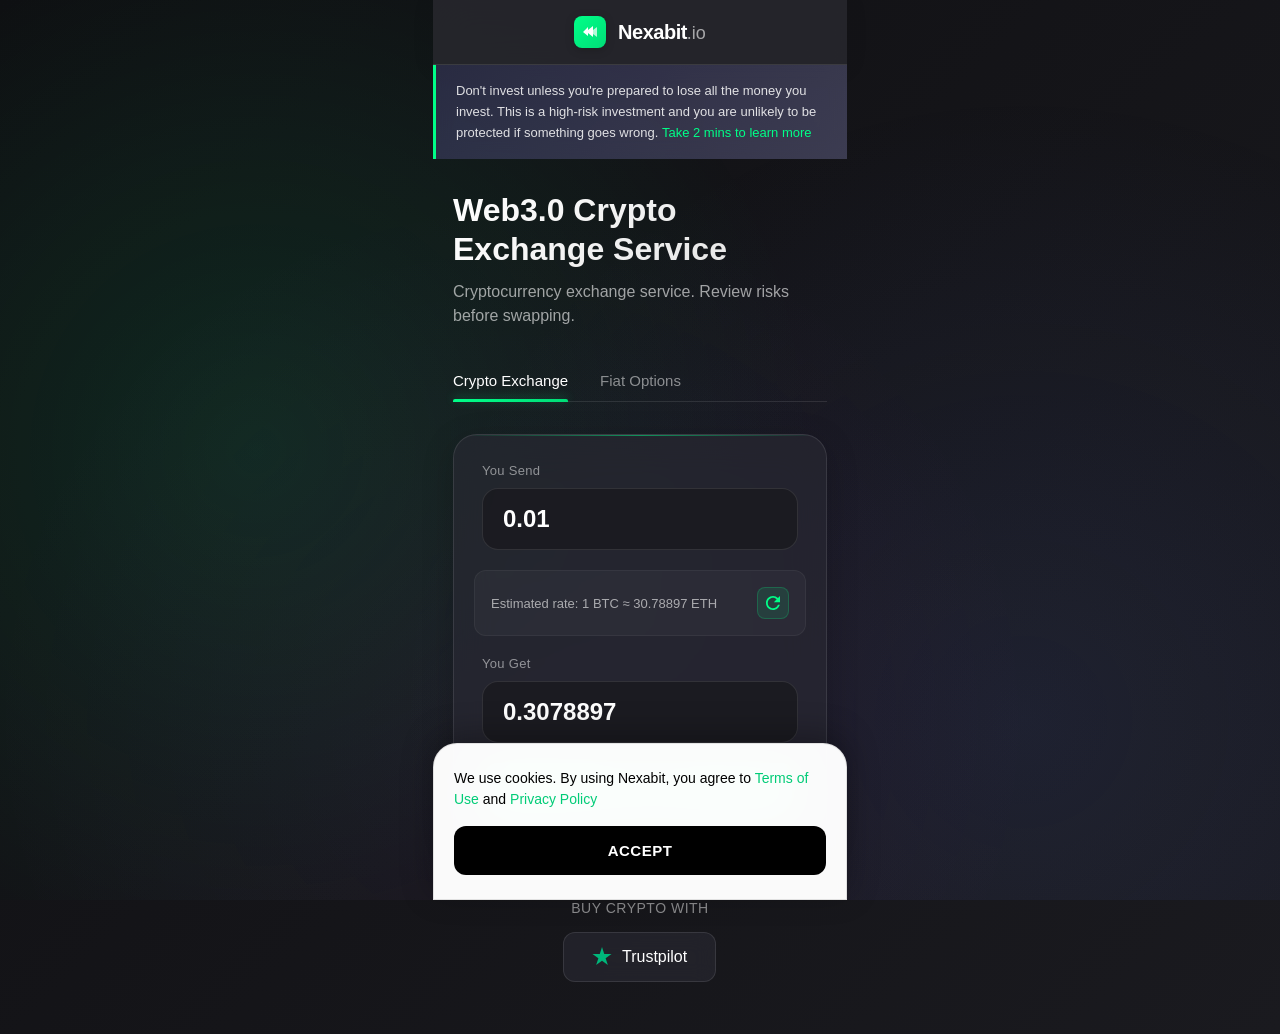
==== index.html @ a429d367 "Update crypto icons and dropdown styling for improved visual and scrolling experience Co-authored-by" ====
<!DOCTYPE html>
<html lang="en">
<head>
    <meta charset="UTF-8">
    <meta name="viewport" content="width=device-width, initial-scale=1.0">
    <title>Nexabit - Web3.0 Crypto Exchange Service</title>
    <link rel="stylesheet" href="styles.css">
</head>
<body>
    <!-- Header -->
    <header class="header">
        <div class="logo-container">
            <svg class="logo" width="32" height="32" viewBox="0 0 32 32" fill="none" xmlns="http://www.w3.org/2000/svg">
                <rect width="32" height="32" rx="8" fill="url(#logo-gradient)"/>
                <path d="M9 16L14 11V14L19 10V21L14 17V20L9 16Z" fill="white"/>
                <path d="M23 11V21L19 18V14L23 11Z" fill="white" opacity="0.7"/>
                <defs>
                    <linearGradient id="logo-gradient" x1="0" y1="0" x2="32" y2="32" gradientUnits="userSpaceOnUse">
                        <stop stop-color="#00FF88"/>
                        <stop offset="1" stop-color="#00DD77"/>
                    </linearGradient>
                </defs>
            </svg>
            <div class="brand">
                <span class="brand-name">Nexabit</span>
                <span class="brand-domain">.io</span>
            </div>
        </div>
    </header>

    <!-- Risk Warning -->
    <div class="warning-banner">
        <p>Don't invest unless you're prepared to lose all the money you invest. This is a high-risk investment and you are unlikely to be protected if something goes wrong. <a href="#" class="learn-more">Take 2 mins to learn more</a></p>
    </div>

    <!-- Main Content -->
    <main class="main-content">
        <h1 class="main-title">Web3.0 Crypto Exchange Service</h1>
        <p class="subtitle">Cryptocurrency exchange service. Review risks before swapping.</p>

        <!-- Tab Navigation -->
        <div class="tabs">
            <button class="tab active">Crypto Exchange</button>
            <button class="tab">Fiat Options</button>
        </div>

        <!-- Exchange Form -->
        <div class="exchange-form">
            <!-- You Send -->
            <div class="input-group">
                <label>You Send</label>
                <div class="input-wrapper">
                    <input type="number" value="0.01" step="0.001" class="amount-input">
                    <div class="currency-selector" data-type="send">
                        <svg class="crypto-icon btc-icon" viewBox="0 0 32 32" xmlns="http://www.w3.org/2000/svg">
                            <circle cx="16" cy="16" r="16" fill="#f7931a"/>
                            <path fill="white" d="M21.2 14.3c.3-1.9-1.2-3-3.2-3.7l.7-2.6-1.6-.4-.6 2.6c-.4-.1-.9-.2-1.3-.3l.6-2.6-1.6-.4-.7 2.7c-.4-.1-.7-.2-1-.2l-2.2-.6-.4 1.7s1.2.3 1.2.3c.6.2.8.6.7.9l-.7 3c.1 0 .1 0 .2.1l-1.1 4.2c-.1.2-.3.5-.7.4l-1.2-.3-.8 1.8 2.1.5c.4.1.8.2 1.1.3l-.7 2.7 1.6.4.7-2.6c.4.1.9.2 1.3.3l-.7 2.6 1.6.4.7-2.7c2.7.5 4.8.3 5.6-2.2.7-2-.1-3.1-1.5-3.9 1.1-.2 1.8-.9 2-2.3zm-3.6 5.1c-.5 2-3.8.9-4.9.6l.9-3.5c1.1.3 4.5.8 4 2.9zm.5-5.1c-.4 1.8-3.2.9-4.1.7l.8-3.2c.9.2 3.8.6 3.3 2.5z"/>
                        </svg>
                        <span class="currency-code">BTC</span>
                        <span class="dropdown-arrow">▼</span>
                    </div>
                    <!-- Currency Dropdown Menu -->
                    <div class="currency-dropdown" id="send-dropdown">
                        <div class="currency-option" data-currency="BTC">
                            <svg class="crypto-icon" viewBox="0 0 32 32" xmlns="http://www.w3.org/2000/svg"><circle cx="16" cy="16" r="16" fill="#f7931a"/><path fill="white" d="M21.2 14.3c.3-1.9-1.2-3-3.2-3.7l.7-2.6-1.6-.4-.6 2.6c-.4-.1-.9-.2-1.3-.3l.6-2.6-1.6-.4-.7 2.7c-.4-.1-.7-.2-1-.2l-2.2-.6-.4 1.7s1.2.3 1.2.3c.6.2.8.6.7.9l-.7 3c.1 0 .1 0 .2.1l-1.1 4.2c-.1.2-.3.5-.7.4l-1.2-.3-.8 1.8 2.1.5c.4.1.8.2 1.1.3l-.7 2.7 1.6.4.7-2.6c.4.1.9.2 1.3.3l-.7 2.6 1.6.4.7-2.7c2.7.5 4.8.3 5.6-2.2.7-2-.1-3.1-1.5-3.9 1.1-.2 1.8-.9 2-2.3zm-3.6 5.1c-.5 2-3.8.9-4.9.6l.9-3.5c1.1.3 4.5.8 4 2.9zm.5-5.1c-.4 1.8-3.2.9-4.1.7l.8-3.2c.9.2 3.8.6 3.3 2.5z"/></svg>
                            <span>BTC</span>
                        </div>
                        <div class="currency-option" data-currency="ETH">
                            <svg class="crypto-icon" viewBox="0 0 32 32" xmlns="http://www.w3.org/2000/svg"><circle cx="16" cy="16" r="16" fill="#627EEA"/><path fill="white" d="M16 4v8.9l7.5 3.3L16 4z"/><path fill="white" opacity="0.6" d="M16 4l-7.5 12.2L16 12.9V4z"/><path fill="white" d="M16 21.97v6.03l7.5-10.38L16 21.97z"/><path fill="white" opacity="0.6" d="M16 28v-6.03l-7.5-4.35L16 28z"/><path fill="white" opacity="0.2" d="M16 20.57l7.5-4.35L16 12.87v7.7z"/><path fill="white" opacity="0.6" d="M8.5 16.22L16 20.57v-7.7l-7.5 3.35z"/></svg>
                            <span>ETH</span>
                        </div>
                        <div class="currency-option" data-currency="USDT">
                            <svg class="crypto-icon" viewBox="0 0 32 32" xmlns="http://www.w3.org/2000/svg"><circle cx="16" cy="16" r="16" fill="#26A17B"/><path fill="white" d="M17.9 17.4v-.002c0-.11-.08-.2-.21-.22-1.3-.13-2.61-.13-3.92 0-.13.02-.21.11-.21.22v.002c0 .11.08.2.21.22 1.3.13 2.61.13 3.92 0 .13-.02.21-.11.21-.22m5.84-4.44v4.53c0 .37-.03.74-.09 1.1l-3.88-.82v3.96c0 .27-.22.49-.49.49H12.7c-.27 0-.49-.22-.49-.49v-3.96l-3.88.82c-.06-.36-.09-.73-.09-1.1v-4.53c0-4.36 3.13-8 7.27-8.78v5.42H11.3v2.9h9.4v-2.9h-4.21V8.22c4.14.78 7.27 4.42 7.27 8.78"/></svg>
                            <span>USDT</span>
                        </div>
                        <div class="currency-option" data-currency="USDC">
                            <svg class="crypto-icon" viewBox="0 0 32 32" xmlns="http://www.w3.org/2000/svg"><circle cx="16" cy="16" r="16" fill="#2775CA"/><path fill="white" d="M12.3 16.25c0 2.07 1.46 3.43 3.7 3.43s3.7-1.36 3.7-3.43-1.46-3.43-3.7-3.43-3.7 1.36-3.7 3.43zm5.54 0c0 1.1-.69 1.82-1.84 1.82s-1.84-.73-1.84-1.82.69-1.82 1.84-1.82 1.84.73 1.84 1.82zm4.03 1.13c0-.38-.21-.58-.7-.58h-.3v1.84h.3c.49 0 .7-.2.7-.58v-.68zm1.49.56c0 .9-.54 1.51-1.73 1.51h-1.92v-4.58h1.03v1.52h.89c1.2 0 1.73.61 1.73 1.51v.04zm-7.26 0c0-.38-.21-.58-.7-.58h-.3v1.84h.3c.49 0 .7-.2.7-.58v-.68zm1.49.56c0 .9-.54 1.51-1.73 1.51h-1.92v-4.58h1.03v1.52h.89c1.2 0 1.73.61 1.73 1.51v.04zm4.84-3.83c0 .45-.29.78-.74.78s-.74-.33-.74-.78.29-.78.74-.78.74.33.74.78zM8.28 18.31c0-.45.29-.78.74-.78s.74.33.74.78-.29.78-.74.78-.74-.33-.74-.78z"/></svg>
                            <span>USDC</span>
                        </div>
                        <div class="currency-option" data-currency="SOL">
                            <svg class="crypto-icon" viewBox="0 0 32 32" xmlns="http://www.w3.org/2000/svg"><circle cx="16" cy="16" r="16" fill="#14F195"/><path d="M9.82 21.32a.5.5 0 01.36-.15h11.64c.34 0 .51.41.27.66l-2.36 2.36a.5.5 0 01-.36.15H7.73c-.34 0-.51-.41-.27-.66l2.36-2.36zm0-9.65a.5.5 0 01.36-.15h11.64c.34 0 .51.41.27.66l-2.36 2.36a.5.5 0 01-.36.15H7.73c-.34 0-.51-.41-.27-.66l2.36-2.36zm12.36 5.43a.5.5 0 01-.36.15H10.18c-.34 0-.51-.41-.27-.66l2.36-2.36a.5.5 0 01.36-.15h11.64c.34 0 .51.41.27.66l-2.36 2.36z" fill="#2D2D2D"/></svg>
                            <span>SOL</span>
                        </div>
                        <div class="currency-option" data-currency="BNB">
                            <svg class="crypto-icon" viewBox="0 0 32 32" xmlns="http://www.w3.org/2000/svg"><circle cx="16" cy="16" r="16" fill="#F3BA2F"/><path fill="white" d="M16 10l4 4 2.3-2.3L16 5.4l-6.3 6.3L12 14l4-4zm-6.3 4l-2.3 2.3 2.3 2.3 2.3-2.3-2.3-2.3zM16 22l-4-4-2.3 2.3L16 26.6l6.3-6.3L20 18l-4 4zm6.3-8l2.3-2.3-2.3-2.3-2.3 2.3 2.3 2.3z"/><path fill="white" d="M18 16l-2-2-2 2 2 2 2-2z"/></svg>
                            <span>BNB</span>
                        </div>
                    </div>
                </div>
            </div>

            <!-- Exchange Rate -->
            <div class="exchange-rate">
                <span>Estimated rate: 1 BTC ≈ 30.78897 ETH</span>
                <button class="refresh-btn">
                    <svg width="16" height="16" viewBox="0 0 16 16" fill="none" xmlns="http://www.w3.org/2000/svg">
                        <path d="M13.65 2.35C12.2 0.9 10.21 0 8 0C3.58 0 0 3.58 0 8C0 12.42 3.58 16 8 16C11.73 16 14.84 13.45 15.73 10H13.65C12.83 12.33 10.61 14 8 14C4.69 14 2 11.31 2 8C2 4.69 4.69 2 8 2C9.66 2 11.14 2.69 12.22 3.78L9 7H16V0L13.65 2.35Z" fill="#00ff88"/>
                    </svg>
                </button>
            </div>

            <!-- You Get -->
            <div class="input-group">
                <label>You Get</label>
                <div class="input-wrapper">
                    <input type="number" value="0.3078897" readonly class="amount-input">
                    <div class="currency-selector" data-type="receive">
                        <svg class="lock-icon" width="14" height="16" viewBox="0 0 14 16" fill="none" xmlns="http://www.w3.org/2000/svg">
                            <path d="M12 6H11V4C11 1.79086 9.20914 0 7 0C4.79086 0 3 1.79086 3 4V6H2C0.89543 6 0 6.89543 0 8V14C0 15.1046 0.89543 16 2 16H12C13.1046 16 14 15.1046 14 14V8C14 6.89543 13.1046 6 12 6ZM5 4C5 2.89543 5.89543 2 7 2C8.10457 2 9 2.89543 9 4V6H5V4Z" fill="#888888"/>
                        </svg>
                        <svg class="crypto-icon eth-icon" viewBox="0 0 32 32" xmlns="http://www.w3.org/2000/svg">
                            <circle cx="16" cy="16" r="16" fill="#627EEA"/>
                            <path fill="white" d="M16 4v8.9l7.5 3.3L16 4z"/>
                            <path fill="white" opacity="0.6" d="M16 4l-7.5 12.2L16 12.9V4z"/>
                            <path fill="white" d="M16 21.97v6.03l7.5-10.38L16 21.97z"/>
                            <path fill="white" opacity="0.6" d="M16 28v-6.03l-7.5-4.35L16 28z"/>
                            <path fill="white" opacity="0.2" d="M16 20.57l7.5-4.35L16 12.87v7.7z"/>
                            <path fill="white" opacity="0.6" d="M8.5 16.22L16 20.57v-7.7l-7.5 3.35z"/>
                        </svg>
                        <span class="currency-code">ETH</span>
                        <span class="dropdown-arrow">▼</span>
                    </div>
                    <!-- Currency Dropdown Menu -->
                    <div class="currency-dropdown" id="receive-dropdown">
                        <div class="currency-option" data-currency="BTC">
                            <svg class="crypto-icon" viewBox="0 0 32 32" xmlns="http://www.w3.org/2000/svg"><circle cx="16" cy="16" r="16" fill="#f7931a"/><path fill="white" d="M21.2 14.3c.3-1.9-1.2-3-3.2-3.7l.7-2.6-1.6-.4-.6 2.6c-.4-.1-.9-.2-1.3-.3l.6-2.6-1.6-.4-.7 2.7c-.4-.1-.7-.2-1-.2l-2.2-.6-.4 1.7s1.2.3 1.2.3c.6.2.8.6.7.9l-.7 3c.1 0 .1 0 .2.1l-1.1 4.2c-.1.2-.3.5-.7.4l-1.2-.3-.8 1.8 2.1.5c.4.1.8.2 1.1.3l-.7 2.7 1.6.4.7-2.6c.4.1.9.2 1.3.3l-.7 2.6 1.6.4.7-2.7c2.7.5 4.8.3 5.6-2.2.7-2-.1-3.1-1.5-3.9 1.1-.2 1.8-.9 2-2.3zm-3.6 5.1c-.5 2-3.8.9-4.9.6l.9-3.5c1.1.3 4.5.8 4 2.9zm.5-5.1c-.4 1.8-3.2.9-4.1.7l.8-3.2c.9.2 3.8.6 3.3 2.5z"/></svg>
                            <span>BTC</span>
                        </div>
                        <div class="currency-option" data-currency="ETH">
                            <svg class="crypto-icon" viewBox="0 0 32 32" xmlns="http://www.w3.org/2000/svg"><circle cx="16" cy="16" r="16" fill="#627EEA"/><path fill="white" d="M16 4v8.9l7.5 3.3L16 4z"/><path fill="white" opacity="0.6" d="M16 4l-7.5 12.2L16 12.9V4z"/><path fill="white" d="M16 21.97v6.03l7.5-10.38L16 21.97z"/><path fill="white" opacity="0.6" d="M16 28v-6.03l-7.5-4.35L16 28z"/><path fill="white" opacity="0.2" d="M16 20.57l7.5-4.35L16 12.87v7.7z"/><path fill="white" opacity="0.6" d="M8.5 16.22L16 20.57v-7.7l-7.5 3.35z"/></svg>
                            <span>ETH</span>
                        </div>
                        <div class="currency-option" data-currency="USDT">
                            <svg class="crypto-icon" viewBox="0 0 32 32" xmlns="http://www.w3.org/2000/svg"><circle cx="16" cy="16" r="16" fill="#26A17B"/><path fill="white" d="M17.9 17.4v-.002c0-.11-.08-.2-.21-.22-1.3-.13-2.61-.13-3.92 0-.13.02-.21.11-.21.22v.002c0 .11.08.2.21.22 1.3.13 2.61.13 3.92 0 .13-.02.21-.11.21-.22m5.84-4.44v4.53c0 .37-.03.74-.09 1.1l-3.88-.82v3.96c0 .27-.22.49-.49.49H12.7c-.27 0-.49-.22-.49-.49v-3.96l-3.88.82c-.06-.36-.09-.73-.09-1.1v-4.53c0-4.36 3.13-8 7.27-8.78v5.42H11.3v2.9h9.4v-2.9h-4.21V8.22c4.14.78 7.27 4.42 7.27 8.78"/></svg>
                            <span>USDT</span>
                        </div>
                        <div class="currency-option" data-currency="USDC">
                            <svg class="crypto-icon" viewBox="0 0 32 32" xmlns="http://www.w3.org/2000/svg"><circle cx="16" cy="16" r="16" fill="#2775CA"/><path fill="white" d="M12.3 16.25c0 2.07 1.46 3.43 3.7 3.43s3.7-1.36 3.7-3.43-1.46-3.43-3.7-3.43-3.7 1.36-3.7 3.43zm5.54 0c0 1.1-.69 1.82-1.84 1.82s-1.84-.73-1.84-1.82.69-1.82 1.84-1.82 1.84.73 1.84 1.82zm4.03 1.13c0-.38-.21-.58-.7-.58h-.3v1.84h.3c.49 0 .7-.2.7-.58v-.68zm1.49.56c0 .9-.54 1.51-1.73 1.51h-1.92v-4.58h1.03v1.52h.89c1.2 0 1.73.61 1.73 1.51v.04zm-7.26 0c0-.38-.21-.58-.7-.58h-.3v1.84h.3c.49 0 .7-.2.7-.58v-.68zm1.49.56c0 .9-.54 1.51-1.73 1.51h-1.92v-4.58h1.03v1.52h.89c1.2 0 1.73.61 1.73 1.51v.04zm4.84-3.83c0 .45-.29.78-.74.78s-.74-.33-.74-.78.29-.78.74-.78.74.33.74.78zM8.28 18.31c0-.45.29-.78.74-.78s.74.33.74.78-.29.78-.74.78-.74-.33-.74-.78z"/></svg>
                            <span>USDC</span>
                        </div>
                        <div class="currency-option" data-currency="SOL">
                            <svg class="crypto-icon" viewBox="0 0 32 32" xmlns="http://www.w3.org/2000/svg"><circle cx="16" cy="16" r="16" fill="#14F195"/><path d="M9.82 21.32a.5.5 0 01.36-.15h11.64c.34 0 .51.41.27.66l-2.36 2.36a.5.5 0 01-.36.15H7.73c-.34 0-.51-.41-.27-.66l2.36-2.36zm0-9.65a.5.5 0 01.36-.15h11.64c.34 0 .51.41.27.66l-2.36 2.36a.5.5 0 01-.36.15H7.73c-.34 0-.51-.41-.27-.66l2.36-2.36zm12.36 5.43a.5.5 0 01-.36.15H10.18c-.34 0-.51-.41-.27-.66l2.36-2.36a.5.5 0 01.36-.15h11.64c.34 0 .51.41.27.66l-2.36 2.36z" fill="#2D2D2D"/></svg>
                            <span>SOL</span>
                        </div>
                        <div class="currency-option" data-currency="BNB">
                            <svg class="crypto-icon" viewBox="0 0 32 32" xmlns="http://www.w3.org/2000/svg"><circle cx="16" cy="16" r="16" fill="#F3BA2F"/><path fill="white" d="M16 10l4 4 2.3-2.3L16 5.4l-6.3 6.3L12 14l4-4zm-6.3 4l-2.3 2.3 2.3 2.3 2.3-2.3-2.3-2.3zM16 22l-4-4-2.3 2.3L16 26.6l6.3-6.3L20 18l-4 4zm6.3-8l2.3-2.3-2.3-2.3-2.3 2.3 2.3 2.3z"/><path fill="white" d="M18 16l-2-2-2 2 2 2 2-2z"/></svg>
                            <span>BNB</span>
                        </div>
                    </div>
                </div>
            </div>

            <!-- Explore Button -->
            <button class="explore-btn">Explore</button>
        </div>

        <!-- Buy Crypto Section -->
        <div class="buy-crypto">
            <h3>Buy crypto with</h3>
            <div class="trustpilot">
                <svg class="trustpilot-logo" width="20" height="20" viewBox="0 0 20 20" fill="none" xmlns="http://www.w3.org/2000/svg">
                    <path d="M10 0L12.2451 6.90983H19.5106L13.6327 11.1803L15.8779 18.0902L10 13.8197L4.12215 18.0902L6.36729 11.1803L0.489435 6.90983H7.75486L10 0Z" fill="#00B67A"/>
                </svg>
                <span>Trustpilot</span>
            </div>
        </div>
    </main>

    <!-- Cookie Notice -->
    <div class="cookie-notice">
        <p>We use cookies. By using Nexabit, you agree to <a href="#" class="terms-link">Terms of Use</a> and <a href="#" class="privacy-link">Privacy Policy</a></p>
        <button class="accept-btn">Accept</button>
    </div>

    <script src="script.js"></script>
</body>
</html>
---- styles.css ----
* {
    margin: 0;
    padding: 0;
    box-sizing: border-box;
}

body {
    font-family: -apple-system, BlinkMacSystemFont, 'Segoe UI', Roboto, Arial, sans-serif;
    background: linear-gradient(135deg, #0f0f12 0%, #1a1a1f 100%);
    color: #ffffff;
    min-height: 100vh;
    display: flex;
    flex-direction: column;
    max-width: 414px;
    margin: 0 auto;
    position: relative;
    overflow-x: hidden;
}

/* Add subtle background pattern */
body::before {
    content: '';
    position: fixed;
    top: 0;
    left: 0;
    width: 100%;
    height: 100%;
    background-image: 
        radial-gradient(circle at 20% 50%, rgba(0, 255, 136, 0.1) 0%, transparent 50%),
        radial-gradient(circle at 80% 80%, rgba(98, 126, 234, 0.1) 0%, transparent 50%),
        radial-gradient(circle at 40% 80%, rgba(220, 31, 255, 0.05) 0%, transparent 50%);
    pointer-events: none;
    z-index: 0;
}

body > * {
    position: relative;
    z-index: 1;
}

/* Header */
.header {
    background: rgba(42, 42, 48, 0.8);
    backdrop-filter: blur(20px);
    padding: 16px 0;
    text-align: center;
    border-bottom: 1px solid rgba(255, 255, 255, 0.1);
    box-shadow: 0 2px 20px rgba(0, 0, 0, 0.1);
}

.logo-container {
    display: flex;
    align-items: center;
    justify-content: center;
    gap: 12px;
}

.logo {
    width: 32px;
    height: 32px;
    filter: drop-shadow(0 2px 4px rgba(0, 0, 0, 0.2));
}

.brand {
    display: flex;
    align-items: baseline;
    font-size: 20px;
    font-weight: 700;
}

.brand-name {
    color: #ffffff;
    letter-spacing: -0.5px;
}

.brand-domain {
    color: rgba(255, 255, 255, 0.6);
    font-weight: 400;
    font-size: 18px;
}

/* Warning Banner */
.warning-banner {
    background: linear-gradient(135deg, rgba(58, 58, 96, 0.6) 0%, rgba(88, 88, 120, 0.6) 100%);
    backdrop-filter: blur(10px);
    padding: 16px 20px;
    font-size: 13px;
    line-height: 1.6;
    border-left: 3px solid #00ff88;
    margin: 0;
}

.warning-banner p {
    color: rgba(255, 255, 255, 0.85);
    margin: 0;
}

.learn-more {
    color: #00ff88;
    text-decoration: none;
    font-weight: 500;
    transition: opacity 0.2s;
}

.learn-more:hover {
    opacity: 0.8;
}

/* Main Content */
.main-content {
    flex: 1;
    padding: 32px 20px;
}

.main-title {
    font-size: 32px;
    font-weight: 700;
    margin-bottom: 12px;
    line-height: 1.2;
    background: linear-gradient(135deg, #ffffff 0%, #e0e0e0 100%);
    -webkit-background-clip: text;
    -webkit-text-fill-color: transparent;
    background-clip: text;
}

.subtitle {
    font-size: 16px;
    color: rgba(255, 255, 255, 0.6);
    margin-bottom: 32px;
    font-weight: 400;
    line-height: 1.5;
}

/* Tabs */
.tabs {
    display: flex;
    gap: 32px;
    margin-bottom: 32px;
    border-bottom: 1px solid rgba(255, 255, 255, 0.1);
}

.tab {
    background: none;
    border: none;
    color: rgba(255, 255, 255, 0.5);
    font-size: 15px;
    font-weight: 500;
    padding: 12px 0;
    cursor: pointer;
    position: relative;
    transition: all 0.3s cubic-bezier(0.4, 0, 0.2, 1);
}

.tab:hover {
    color: rgba(255, 255, 255, 0.8);
}

.tab.active {
    color: #ffffff;
}

.tab.active::after {
    content: '';
    position: absolute;
    bottom: -1px;
    left: 0;
    right: 0;
    height: 3px;
    background: linear-gradient(90deg, #00ff88 0%, #00dd77 100%);
    border-radius: 2px 2px 0 0;
    box-shadow: 0 -2px 10px rgba(0, 255, 136, 0.3);
}

/* Exchange Form */
.exchange-form {
    background: rgba(42, 42, 53, 0.6);
    backdrop-filter: blur(20px);
    border: 1px solid rgba(255, 255, 255, 0.1);
    border-radius: 24px;
    padding: 28px;
    margin-bottom: 32px;
    box-shadow: 0 8px 32px rgba(0, 0, 0, 0.2);
    position: relative;
    overflow: hidden;
}

/* Add subtle gradient overlay */
.exchange-form::before {
    content: '';
    position: absolute;
    top: 0;
    left: 0;
    right: 0;
    height: 1px;
    background: linear-gradient(90deg, transparent 0%, rgba(0, 255, 136, 0.5) 50%, transparent 100%);
}

.input-group {
    margin-bottom: 20px;
}

.input-group label {
    display: block;
    font-size: 13px;
    color: rgba(255, 255, 255, 0.5);
    margin-bottom: 10px;
    font-weight: 500;
    letter-spacing: 0.3px;
}

.input-wrapper {
    display: flex;
    background: rgba(26, 26, 31, 0.8);
    border: 1px solid rgba(255, 255, 255, 0.1);
    border-radius: 16px;
    padding: 4px;
    align-items: center;
    position: relative;
    transition: all 0.3s cubic-bezier(0.4, 0, 0.2, 1);
}

.input-wrapper:hover {
    border-color: rgba(255, 255, 255, 0.2);
    box-shadow: 0 4px 20px rgba(0, 0, 0, 0.1);
}

.input-wrapper:focus-within {
    border-color: #00ff88;
    box-shadow: 0 0 0 3px rgba(0, 255, 136, 0.1);
}

.amount-input {
    flex: 1;
    background: none;
    border: none;
    color: #ffffff;
    font-size: 24px;
    font-weight: 600;
    padding: 12px 16px;
    outline: none;
}

.amount-input::placeholder {
    color: rgba(255, 255, 255, 0.3);
}

.currency-selector {
    display: flex;
    align-items: center;
    gap: 10px;
    background: rgba(58, 58, 69, 0.8);
    padding: 12px 16px;
    border-radius: 12px;
    cursor: pointer;
    transition: all 0.3s cubic-bezier(0.4, 0, 0.2, 1);
    border: 1px solid transparent;
}

.currency-selector:hover {
    background: rgba(74, 74, 85, 0.9);
    border-color: rgba(255, 255, 255, 0.1);
    transform: translateY(-1px);
    box-shadow: 0 4px 12px rgba(0, 0, 0, 0.2);
}

.crypto-icon {
    width: 24px;
    height: 24px;
}

.lock-icon {
    width: 14px;
    height: 16px;
    margin-right: 4px;
}

.dropdown-arrow {
    color: rgba(255, 255, 255, 0.5);
    font-size: 12px;
    transition: transform 0.3s;
}

.currency-selector:hover .dropdown-arrow {
    transform: translateY(2px);
}

/* Currency Dropdown */
.currency-dropdown {
    position: absolute;
    top: calc(100% + 8px);
    right: 0;
    background: rgba(42, 42, 53, 0.95);
    backdrop-filter: blur(20px);
    border: 1px solid rgba(255, 255, 255, 0.1);
    border-radius: 16px;
    box-shadow: 0 8px 32px rgba(0, 0, 0, 0.4);
    z-index: 1000;
    display: none;
    min-width: 200px;
    max-height: 300px;
    overflow-y: auto;
    overflow-x: hidden;
    animation: dropdownSlide 0.3s cubic-bezier(0.4, 0, 0.2, 1);
}

@keyframes dropdownSlide {
    from {
        opacity: 0;
        transform: translateY(-10px);
    }
    to {
        opacity: 1;
        transform: translateY(0);
    }
}

.currency-dropdown.active {
    display: block;
}

.currency-option {
    display: flex;
    align-items: center;
    gap: 12px;
    padding: 14px 20px;
    cursor: pointer;
    transition: all 0.2s cubic-bezier(0.4, 0, 0.2, 1);
    border-bottom: 1px solid rgba(255, 255, 255, 0.05);
}

.currency-option:last-child {
    border-bottom: none;
}

.currency-option:hover {
    background: rgba(0, 255, 136, 0.1);
    padding-left: 24px;
}

.currency-option .crypto-icon {
    width: 24px;
    height: 24px;
}

.currency-option span {
    color: #ffffff;
    font-size: 16px;
    font-weight: 500;
}

/* Exchange Rate */
.exchange-rate {
    display: flex;
    align-items: center;
    justify-content: space-between;
    padding: 16px;
    margin: 20px -8px;
    font-size: 13px;
    color: rgba(255, 255, 255, 0.6);
    background: rgba(255, 255, 255, 0.03);
    border-radius: 12px;
    border: 1px solid rgba(255, 255, 255, 0.05);
    transition: all 0.3s cubic-bezier(0.4, 0, 0.2, 1);
}

.exchange-rate:hover {
    background: rgba(255, 255, 255, 0.05);
    border-color: rgba(255, 255, 255, 0.1);
}

.exchange-rate.rate-flash {
    background: rgba(0, 255, 136, 0.1);
    border-color: rgba(0, 255, 136, 0.2);
    animation: pulse 0.5s ease-out;
}

@keyframes pulse {
    0% {
        box-shadow: 0 0 0 0 rgba(0, 255, 136, 0.3);
    }
    100% {
        box-shadow: 0 0 0 10px rgba(0, 255, 136, 0);
    }
}

.rate-up {
    color: #00ff88;
    font-weight: 700;
    margin-left: 6px;
    font-size: 14px;
    animation: fadeInUp 0.3s ease-out;
}

.rate-down {
    color: #ff4757;
    font-weight: 700;
    margin-left: 6px;
    font-size: 14px;
    animation: fadeInDown 0.3s ease-out;
}

@keyframes fadeInUp {
    from {
        opacity: 0;
        transform: translateY(5px);
    }
    to {
        opacity: 1;
        transform: translateY(0);
    }
}

@keyframes fadeInDown {
    from {
        opacity: 0;
        transform: translateY(-5px);
    }
    to {
        opacity: 1;
        transform: translateY(0);
    }
}

.refresh-btn {
    background: rgba(0, 255, 136, 0.1);
    border: 1px solid rgba(0, 255, 136, 0.2);
    border-radius: 8px;
    cursor: pointer;
    transition: all 0.5s cubic-bezier(0.4, 0, 0.2, 1);
    padding: 8px;
    display: flex;
    align-items: center;
    justify-content: center;
}

.refresh-btn:hover {
    background: rgba(0, 255, 136, 0.2);
    border-color: rgba(0, 255, 136, 0.3);
    transform: rotate(180deg);
    box-shadow: 0 2px 8px rgba(0, 255, 136, 0.2);
}

.refresh-btn svg {
    width: 14px;
    height: 14px;
}

/* Explore Button */
.explore-btn {
    width: 100%;
    background: linear-gradient(135deg, #00ff88 0%, #00dd77 100%);
    color: #000000;
    border: none;
    padding: 18px;
    font-size: 17px;
    font-weight: 700;
    border-radius: 16px;
    cursor: pointer;
    transition: all 0.3s cubic-bezier(0.4, 0, 0.2, 1);
    box-shadow: 0 4px 20px rgba(0, 255, 136, 0.3);
    text-transform: uppercase;
    letter-spacing: 1px;
    position: relative;
    overflow: hidden;
}

.explore-btn::before {
    content: '';
    position: absolute;
    top: 0;
    left: -100%;
    width: 100%;
    height: 100%;
    background: linear-gradient(90deg, transparent, rgba(255, 255, 255, 0.2), transparent);
    transition: left 0.5s;
}

.explore-btn:hover {
    transform: translateY(-2px);
    box-shadow: 0 8px 30px rgba(0, 255, 136, 0.4);
}

.explore-btn:hover::before {
    left: 100%;
}

.explore-btn:active {
    transform: translateY(0);
    box-shadow: 0 2px 10px rgba(0, 255, 136, 0.3);
}

/* Buy Crypto Section */
.buy-crypto {
    text-align: center;
    padding: 20px 0;
}

.buy-crypto h3 {
    font-size: 14px;
    font-weight: 500;
    color: rgba(255, 255, 255, 0.5);
    margin-bottom: 16px;
    text-transform: uppercase;
    letter-spacing: 0.5px;
}

.trustpilot {
    display: inline-flex;
    align-items: center;
    gap: 10px;
    background: rgba(42, 42, 53, 0.6);
    backdrop-filter: blur(10px);
    border: 1px solid rgba(255, 255, 255, 0.1);
    padding: 14px 28px;
    border-radius: 12px;
    font-size: 16px;
    font-weight: 500;
    transition: all 0.3s cubic-bezier(0.4, 0, 0.2, 1);
    cursor: pointer;
}

.trustpilot:hover {
    background: rgba(42, 42, 53, 0.8);
    border-color: rgba(0, 255, 136, 0.3);
    transform: translateY(-2px);
    box-shadow: 0 4px 20px rgba(0, 0, 0, 0.2);
}

.trustpilot-logo {
    width: 20px;
    height: 20px;
}

/* Cookie Notice */
.cookie-notice {
    position: fixed;
    bottom: 0;
    left: 50%;
    transform: translateX(-50%);
    width: 100%;
    max-width: 414px;
    background: rgba(255, 255, 255, 0.98);
    backdrop-filter: blur(20px);
    color: #000000;
    padding: 24px 20px;
    border-radius: 24px 24px 0 0;
    box-shadow: 0 -8px 32px rgba(0, 0, 0, 0.3);
    border: 1px solid rgba(0, 0, 0, 0.1);
    animation: slideUp 0.5s cubic-bezier(0.4, 0, 0.2, 1);
}

@keyframes slideUp {
    from {
        transform: translateX(-50%) translateY(100%);
    }
    to {
        transform: translateX(-50%) translateY(0);
    }
}

.cookie-notice p {
    font-size: 14px;
    margin-bottom: 16px;
    line-height: 1.5;
}

.terms-link,
.privacy-link {
    color: #00cc77;
    text-decoration: none;
}

.accept-btn {
    width: 100%;
    background: #000000;
    color: #ffffff;
    border: none;
    padding: 16px;
    font-size: 15px;
    font-weight: 600;
    border-radius: 12px;
    cursor: pointer;
    transition: all 0.3s cubic-bezier(0.4, 0, 0.2, 1);
    text-transform: uppercase;
    letter-spacing: 0.5px;
}

.accept-btn:hover {
    background: #1a1a1f;
    transform: translateY(-1px);
    box-shadow: 0 4px 12px rgba(0, 0, 0, 0.2);
}

/* Responsive Design */
@media (max-width: 414px) {
    body {
        max-width: 100%;
    }
    
    .cookie-notice {
        border-radius: 16px 16px 0 0;
    }
}

/* Custom Scrollbar */
::-webkit-scrollbar {
    width: 8px;
}

::-webkit-scrollbar-track {
    background: #1a1a1f;
}

::-webkit-scrollbar-thumb {
    background: #3a3a45;
    border-radius: 4px;
}

::-webkit-scrollbar-thumb:hover {
    background: #4a4a55;
}
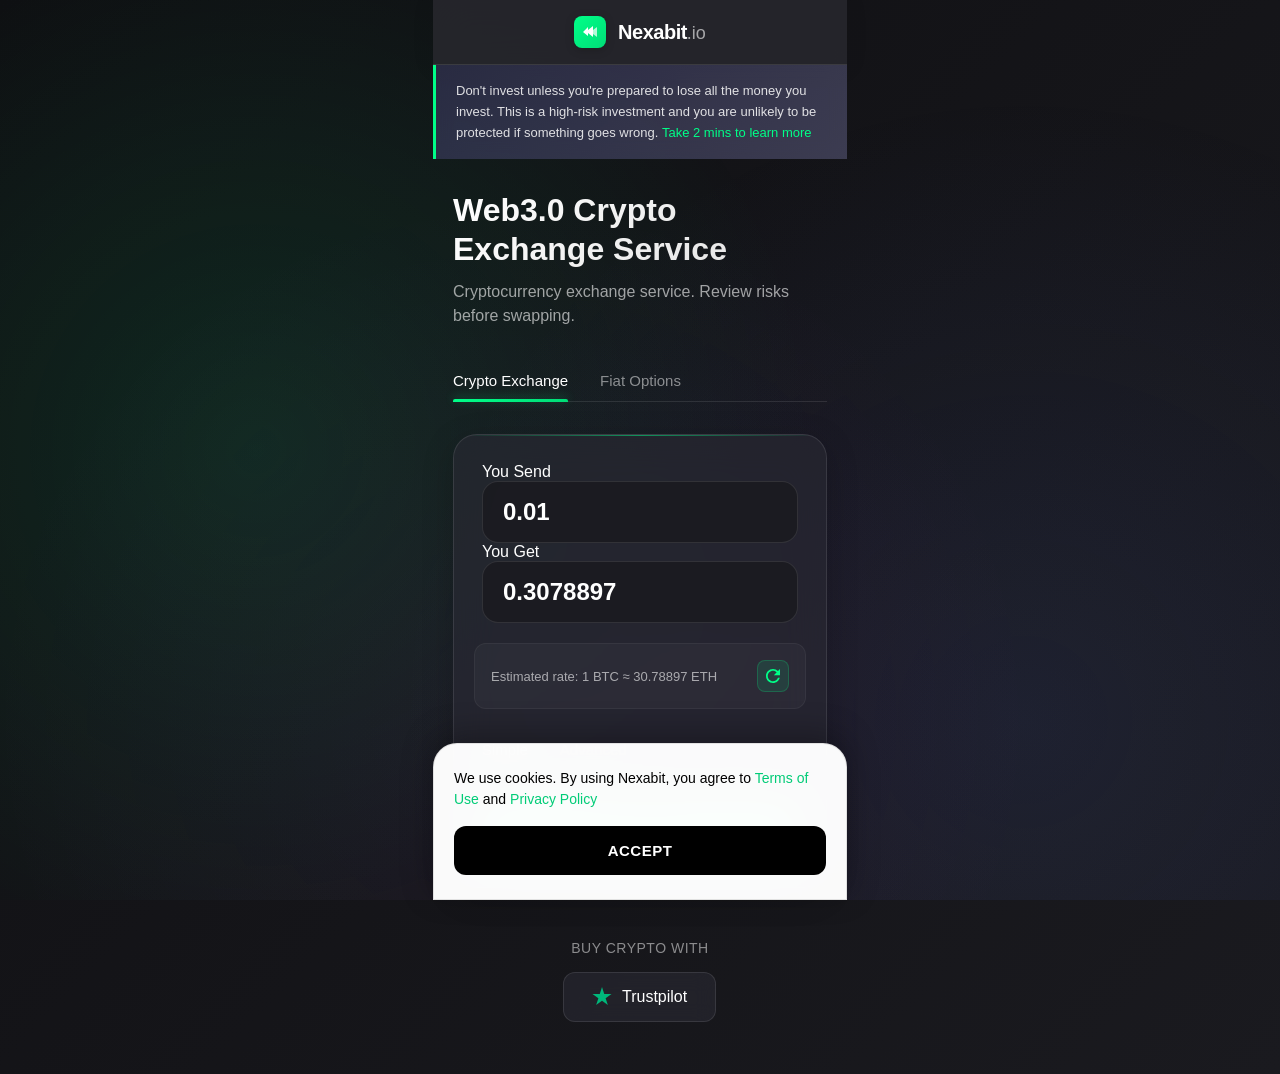
==== commit 1dab8fa0: "Refactor exchange form layout, add tabs, and improve currency selector interactions Co-authored-by: " ====
--- a/index.html
+++ b/index.html
@@ -46,21 +46,66 @@
 
         <!-- Exchange Form -->
         <div class="exchange-form">
-            <!-- You Send -->
-            <div class="input-group">
-                <label>You Send</label>
-                <div class="input-wrapper">
-                    <input type="number" value="0.01" step="0.001" class="amount-input">
-                    <div class="currency-selector" data-type="send">
-                        <svg class="crypto-icon btc-icon" viewBox="0 0 32 32" xmlns="http://www.w3.org/2000/svg">
-                            <circle cx="16" cy="16" r="16" fill="#f7931a"/>
-                            <path fill="white" d="M21.2 14.3c.3-1.9-1.2-3-3.2-3.7l.7-2.6-1.6-.4-.6 2.6c-.4-.1-.9-.2-1.3-.3l.6-2.6-1.6-.4-.7 2.7c-.4-.1-.7-.2-1-.2l-2.2-.6-.4 1.7s1.2.3 1.2.3c.6.2.8.6.7.9l-.7 3c.1 0 .1 0 .2.1l-1.1 4.2c-.1.2-.3.5-.7.4l-1.2-.3-.8 1.8 2.1.5c.4.1.8.2 1.1.3l-.7 2.7 1.6.4.7-2.6c.4.1.9.2 1.3.3l-.7 2.6 1.6.4.7-2.7c2.7.5 4.8.3 5.6-2.2.7-2-.1-3.1-1.5-3.9 1.1-.2 1.8-.9 2-2.3zm-3.6 5.1c-.5 2-3.8.9-4.9.6l.9-3.5c1.1.3 4.5.8 4 2.9zm.5-5.1c-.4 1.8-3.2.9-4.1.7l.8-3.2c.9.2 3.8.6 3.3 2.5z"/>
-                        </svg>
-                        <span class="currency-code">BTC</span>
-                        <span class="dropdown-arrow">▼</span>
-                    </div>
+            <label>You Send</label>
+            <div class="input-wrapper">
+                <input type="number" value="0.01" step="0.001" class="amount-input">
+                <div class="currency-selector" data-type="send">
+                    <svg class="crypto-icon btc-icon" viewBox="0 0 32 32" xmlns="http://www.w3.org/2000/svg">
+                        <circle cx="16" cy="16" r="16" fill="#f7931a"/>
+                        <path fill="white" d="M21.2 14.3c.3-1.9-1.2-3-3.2-3.7l.7-2.6-1.6-.4-.6 2.6c-.4-.1-.9-.2-1.3-.3l.6-2.6-1.6-.4-.7 2.7c-.4-.1-.7-.2-1-.2l-2.2-.6-.4 1.7s1.2.3 1.2.3c.6.2.8.6.7.9l-.7 3c.1 0 .1 0 .2.1l-1.1 4.2c-.1.2-.3.5-.7.4l-1.2-.3-.8 1.8 2.1.5c.4.1.8.2 1.1.3l-.7 2.7 1.6.4.7-2.6c.4.1.9.2 1.3.3l-.7 2.6 1.6.4.7-2.7c2.7.5 4.8.3 5.6-2.2.7-2-.1-3.1-1.5-3.9 1.1-.2 1.8-.9 2-2.3zm-3.6 5.1c-.5 2-3.8.9-4.9.6l.9-3.5c1.1.3 4.5.8 4 2.9zm.5-5.1c-.4 1.8-3.2.9-4.1.7l.8-3.2c.9.2 3.8.6 3.3 2.5z"/>
+                    </svg>
+                    <span class="currency-code">BTC</span>
+                    <span class="dropdown-arrow">▼</span>
                     <!-- Currency Dropdown Menu -->
                     <div class="currency-dropdown" id="send-dropdown">
+                        <div class="currency-option" data-currency="BTC">
+                            <svg class="crypto-icon" viewBox="0 0 32 32" xmlns="http://www.w3.org/2000/svg"><circle cx="16" cy="16" r="16" fill="#f7931a"/><path fill="white" d="M21.2 14.3c.3-1.9-1.2-3-3.2-3.7l.7-2.6-1.6-.4-.6 2.6c-.4-.1-.9-.2-1.3-.3l.6-2.6-1.6-.4-.7 2.7c-.4-.1-.7-.2-1-.2l-2.2-.6-.4 1.7s1.2.3 1.2.3c.6.2.8.6.7.9l-.7 3c.1 0 .1 0 .2.1l-1.1 4.2c-.1.2-.3.5-.7.4l-1.2-.3-.8 1.8 2.1.5c.4.1.8.2 1.1.3l-.7 2.7 1.6.4.7-2.6c.4.1.9.2 1.3.3l-.7 2.6 1.6.4.7-2.7c2.7.5 4.8.3 5.6-2.2.7-2-.1-3.1-1.5-3.9 1.1-.2 1.8-.9 2-2.3zm-3.6 5.1c-.5 2-3.8.9-4.9.6l.9-3.5c1.1.3 4.5.8 4 2.9zm.5-5.1c-.4 1.8-3.2.9-4.1.7l.8-3.2c.9.2 3.8.6 3.3 2.5z"/></svg>
+                            <span>BTC</span>
+                        </div>
+                        <div class="currency-option" data-currency="ETH">
+                            <svg class="crypto-icon" viewBox="0 0 32 32" xmlns="http://www.w3.org/2000/svg"><circle cx="16" cy="16" r="16" fill="#627EEA"/><path fill="white" d="M16 4v8.9l7.5 3.3L16 4z"/><path fill="white" opacity="0.6" d="M16 4l-7.5 12.2L16 12.9V4z"/><path fill="white" d="M16 21.97v6.03l7.5-10.38L16 21.97z"/><path fill="white" opacity="0.6" d="M16 28v-6.03l-7.5-4.35L16 28z"/><path fill="white" opacity="0.2" d="M16 20.57l7.5-4.35L16 12.87v7.7z"/><path fill="white" opacity="0.6" d="M8.5 16.22L16 20.57v-7.7l-7.5 3.35z"/></svg>
+                            <span>ETH</span>
+                        </div>
+                        <div class="currency-option" data-currency="USDT">
+                            <svg class="crypto-icon" viewBox="0 0 32 32" xmlns="http://www.w3.org/2000/svg"><circle cx="16" cy="16" r="16" fill="#26A17B"/><path fill="white" d="M17.9 17.4v-.002c0-.11-.08-.2-.21-.22-1.3-.13-2.61-.13-3.92 0-.13.02-.21.11-.21.22v.002c0 .11.08.2.21.22 1.3.13 2.61.13 3.92 0 .13-.02.21-.11.21-.22m5.84-4.44v4.53c0 .37-.03.74-.09 1.1l-3.88-.82v3.96c0 .27-.22.49-.49.49H12.7c-.27 0-.49-.22-.49-.49v-3.96l-3.88.82c-.06-.36-.09-.73-.09-1.1v-4.53c0-4.36 3.13-8 7.27-8.78v5.42H11.3v2.9h9.4v-2.9h-4.21V8.22c4.14.78 7.27 4.42 7.27 8.78"/></svg>
+                            <span>USDT</span>
+                        </div>
+                        <div class="currency-option" data-currency="USDC">
+                            <svg class="crypto-icon" viewBox="0 0 32 32" xmlns="http://www.w3.org/2000/svg"><circle cx="16" cy="16" r="16" fill="#2775CA"/><path fill="white" d="M12.3 16.25c0 2.07 1.46 3.43 3.7 3.43s3.7-1.36 3.7-3.43-1.46-3.43-3.7-3.43-3.7 1.36-3.7 3.43zm5.54 0c0 1.1-.69 1.82-1.84 1.82s-1.84-.73-1.84-1.82.69-1.82 1.84-1.82 1.84.73 1.84 1.82zm4.03 1.13c0-.38-.21-.58-.7-.58h-.3v1.84h.3c.49 0 .7-.2.7-.58v-.68zm1.49.56c0 .9-.54 1.51-1.73 1.51h-1.92v-4.58h1.03v1.52h.89c1.2 0 1.73.61 1.73 1.51v.04zm-7.26 0c0-.38-.21-.58-.7-.58h-.3v1.84h.3c.49 0 .7-.2.7-.58v-.68zm1.49.56c0 .9-.54 1.51-1.73 1.51h-1.92v-4.58h1.03v1.52h.89c1.2 0 1.73.61 1.73 1.51v.04zm4.84-3.83c0 .45-.29.78-.74.78s-.74-.33-.74-.78.29-.78.74-.78.74.33.74.78zM8.28 18.31c0-.45.29-.78.74-.78s.74.33.74.78-.29.78-.74.78-.74-.33-.74-.78z"/></svg>
+                            <span>USDC</span>
+                        </div>
+                        <div class="currency-option" data-currency="SOL">
+                            <svg class="crypto-icon" viewBox="0 0 32 32" xmlns="http://www.w3.org/2000/svg"><circle cx="16" cy="16" r="16" fill="#14F195"/><path d="M9.82 21.32a.5.5 0 01.36-.15h11.64c.34 0 .51.41.27.66l-2.36 2.36a.5.5 0 01-.36.15H7.73c-.34 0-.51-.41-.27-.66l2.36-2.36zm0-9.65a.5.5 0 01.36-.15h11.64c.34 0 .51.41.27.66l-2.36 2.36a.5.5 0 01-.36.15H7.73c-.34 0-.51-.41-.27-.66l2.36-2.36zm12.36 5.43a.5.5 0 01-.36.15H10.18c-.34 0-.51-.41-.27-.66l2.36-2.36a.5.5 0 01.36-.15h11.64c.34 0 .51.41.27.66l-2.36 2.36z" fill="#2D2D2D"/></svg>
+                            <span>SOL</span>
+                        </div>
+                        <div class="currency-option" data-currency="BNB">
+                            <svg class="crypto-icon" viewBox="0 0 32 32" xmlns="http://www.w3.org/2000/svg"><circle cx="16" cy="16" r="16" fill="#F3BA2F"/><path fill="white" d="M16 10l4 4 2.3-2.3L16 5.4l-6.3 6.3L12 14l4-4zm-6.3 4l-2.3 2.3 2.3 2.3 2.3-2.3-2.3-2.3zM16 22l-4-4-2.3 2.3L16 26.6l6.3-6.3L20 18l-4 4zm6.3-8l2.3-2.3-2.3-2.3-2.3 2.3 2.3 2.3z"/><path fill="white" d="M18 16l-2-2-2 2 2 2 2-2z"/></svg>
+                            <span>BNB</span>
+                        </div>
+                    </div>
+                </div>
+            </div>
+
+            <label>You Get</label>
+            <div class="input-wrapper">
+                <input type="number" value="0.0" readonly class="amount-input receive-amount">
+                <div class="currency-selector" data-type="receive">
+                    <svg class="lock-icon" width="14" height="16" viewBox="0 0 14 16" fill="none" xmlns="http://www.w3.org/2000/svg">
+                        <path d="M12 6H11V4C11 1.79086 9.20914 0 7 0C4.79086 0 3 1.79086 3 4V6H2C0.89543 6 0 6.89543 0 8V14C0 15.1046 0.89543 16 2 16H12C13.1046 16 14 15.1046 14 14V8C14 6.89543 13.1046 6 12 6ZM5 4C5 2.89543 5.89543 2 7 2C8.10457 2 9 2.89543 9 4V6H5V4Z" fill="#888888"/>
+                    </svg>
+                    <svg class="crypto-icon eth-icon" viewBox="0 0 32 32" xmlns="http://www.w3.org/2000/svg">
+                        <circle cx="16" cy="16" r="16" fill="#627EEA"/>
+                        <path fill="white" d="M16 4v8.9l7.5 3.3L16 4z"/>
+                        <path fill="white" opacity="0.6" d="M16 4l-7.5 12.2L16 12.9V4z"/>
+                        <path fill="white" d="M16 21.97v6.03l7.5-10.38L16 21.97z"/>
+                        <path fill="white" opacity="0.6" d="M16 28v-6.03l-7.5-4.35L16 28z"/>
+                        <path fill="white" opacity="0.2" d="M16 20.57l7.5-4.35L16 12.87v7.7z"/>
+                        <path fill="white" opacity="0.6" d="M8.5 16.22L16 20.57v-7.7l-7.5 3.35z"/>
+                    </svg>
+                    <span class="currency-code">ETH</span>
+                    <span class="dropdown-arrow">▼</span>
+                    <!-- Currency Dropdown Menu -->
+                    <div class="currency-dropdown" id="receive-dropdown">
                         <div class="currency-option" data-currency="BTC">
                             <svg class="crypto-icon" viewBox="0 0 32 32" xmlns="http://www.w3.org/2000/svg"><circle cx="16" cy="16" r="16" fill="#f7931a"/><path fill="white" d="M21.2 14.3c.3-1.9-1.2-3-3.2-3.7l.7-2.6-1.6-.4-.6 2.6c-.4-.1-.9-.2-1.3-.3l.6-2.6-1.6-.4-.7 2.7c-.4-.1-.7-.2-1-.2l-2.2-.6-.4 1.7s1.2.3 1.2.3c.6.2.8.6.7.9l-.7 3c.1 0 .1 0 .2.1l-1.1 4.2c-.1.2-.3.5-.7.4l-1.2-.3-.8 1.8 2.1.5c.4.1.8.2 1.1.3l-.7 2.7 1.6.4.7-2.6c.4.1.9.2 1.3.3l-.7 2.6 1.6.4.7-2.7c2.7.5 4.8.3 5.6-2.2.7-2-.1-3.1-1.5-3.9 1.1-.2 1.8-.9 2-2.3zm-3.6 5.1c-.5 2-3.8.9-4.9.6l.9-3.5c1.1.3 4.5.8 4 2.9zm.5-5.1c-.4 1.8-3.2.9-4.1.7l.8-3.2c.9.2 3.8.6 3.3 2.5z"/></svg>
                             <span>BTC</span>
@@ -99,55 +144,10 @@
                 </button>
             </div>
 
-            <!-- You Get -->
-            <div class="input-group">
-                <label>You Get</label>
-                <div class="input-wrapper">
-                    <input type="number" value="0.3078897" readonly class="amount-input">
-                    <div class="currency-selector" data-type="receive">
-                        <svg class="lock-icon" width="14" height="16" viewBox="0 0 14 16" fill="none" xmlns="http://www.w3.org/2000/svg">
-                            <path d="M12 6H11V4C11 1.79086 9.20914 0 7 0C4.79086 0 3 1.79086 3 4V6H2C0.89543 6 0 6.89543 0 8V14C0 15.1046 0.89543 16 2 16H12C13.1046 16 14 15.1046 14 14V8C14 6.89543 13.1046 6 12 6ZM5 4C5 2.89543 5.89543 2 7 2C8.10457 2 9 2.89543 9 4V6H5V4Z" fill="#888888"/>
-                        </svg>
-                        <svg class="crypto-icon eth-icon" viewBox="0 0 32 32" xmlns="http://www.w3.org/2000/svg">
-                            <circle cx="16" cy="16" r="16" fill="#627EEA"/>
-                            <path fill="white" d="M16 4v8.9l7.5 3.3L16 4z"/>
-                            <path fill="white" opacity="0.6" d="M16 4l-7.5 12.2L16 12.9V4z"/>
-                            <path fill="white" d="M16 21.97v6.03l7.5-10.38L16 21.97z"/>
-                            <path fill="white" opacity="0.6" d="M16 28v-6.03l-7.5-4.35L16 28z"/>
-                            <path fill="white" opacity="0.2" d="M16 20.57l7.5-4.35L16 12.87v7.7z"/>
-                            <path fill="white" opacity="0.6" d="M8.5 16.22L16 20.57v-7.7l-7.5 3.35z"/>
-                        </svg>
-                        <span class="currency-code">ETH</span>
-                        <span class="dropdown-arrow">▼</span>
-                    </div>
-                    <!-- Currency Dropdown Menu -->
-                    <div class="currency-dropdown" id="receive-dropdown">
-                        <div class="currency-option" data-currency="BTC">
-                            <svg class="crypto-icon" viewBox="0 0 32 32" xmlns="http://www.w3.org/2000/svg"><circle cx="16" cy="16" r="16" fill="#f7931a"/><path fill="white" d="M21.2 14.3c.3-1.9-1.2-3-3.2-3.7l.7-2.6-1.6-.4-.6 2.6c-.4-.1-.9-.2-1.3-.3l.6-2.6-1.6-.4-.7 2.7c-.4-.1-.7-.2-1-.2l-2.2-.6-.4 1.7s1.2.3 1.2.3c.6.2.8.6.7.9l-.7 3c.1 0 .1 0 .2.1l-1.1 4.2c-.1.2-.3.5-.7.4l-1.2-.3-.8 1.8 2.1.5c.4.1.8.2 1.1.3l-.7 2.7 1.6.4.7-2.6c.4.1.9.2 1.3.3l-.7 2.6 1.6.4.7-2.7c2.7.5 4.8.3 5.6-2.2.7-2-.1-3.1-1.5-3.9 1.1-.2 1.8-.9 2-2.3zm-3.6 5.1c-.5 2-3.8.9-4.9.6l.9-3.5c1.1.3 4.5.8 4 2.9zm.5-5.1c-.4 1.8-3.2.9-4.1.7l.8-3.2c.9.2 3.8.6 3.3 2.5z"/></svg>
-                            <span>BTC</span>
-                        </div>
-                        <div class="currency-option" data-currency="ETH">
-                            <svg class="crypto-icon" viewBox="0 0 32 32" xmlns="http://www.w3.org/2000/svg"><circle cx="16" cy="16" r="16" fill="#627EEA"/><path fill="white" d="M16 4v8.9l7.5 3.3L16 4z"/><path fill="white" opacity="0.6" d="M16 4l-7.5 12.2L16 12.9V4z"/><path fill="white" d="M16 21.97v6.03l7.5-10.38L16 21.97z"/><path fill="white" opacity="0.6" d="M16 28v-6.03l-7.5-4.35L16 28z"/><path fill="white" opacity="0.2" d="M16 20.57l7.5-4.35L16 12.87v7.7z"/><path fill="white" opacity="0.6" d="M8.5 16.22L16 20.57v-7.7l-7.5 3.35z"/></svg>
-                            <span>ETH</span>
-                        </div>
-                        <div class="currency-option" data-currency="USDT">
-                            <svg class="crypto-icon" viewBox="0 0 32 32" xmlns="http://www.w3.org/2000/svg"><circle cx="16" cy="16" r="16" fill="#26A17B"/><path fill="white" d="M17.9 17.4v-.002c0-.11-.08-.2-.21-.22-1.3-.13-2.61-.13-3.92 0-.13.02-.21.11-.21.22v.002c0 .11.08.2.21.22 1.3.13 2.61.13 3.92 0 .13-.02.21-.11.21-.22m5.84-4.44v4.53c0 .37-.03.74-.09 1.1l-3.88-.82v3.96c0 .27-.22.49-.49.49H12.7c-.27 0-.49-.22-.49-.49v-3.96l-3.88.82c-.06-.36-.09-.73-.09-1.1v-4.53c0-4.36 3.13-8 7.27-8.78v5.42H11.3v2.9h9.4v-2.9h-4.21V8.22c4.14.78 7.27 4.42 7.27 8.78"/></svg>
-                            <span>USDT</span>
-                        </div>
-                        <div class="currency-option" data-currency="USDC">
-                            <svg class="crypto-icon" viewBox="0 0 32 32" xmlns="http://www.w3.org/2000/svg"><circle cx="16" cy="16" r="16" fill="#2775CA"/><path fill="white" d="M12.3 16.25c0 2.07 1.46 3.43 3.7 3.43s3.7-1.36 3.7-3.43-1.46-3.43-3.7-3.43-3.7 1.36-3.7 3.43zm5.54 0c0 1.1-.69 1.82-1.84 1.82s-1.84-.73-1.84-1.82.69-1.82 1.84-1.82 1.84.73 1.84 1.82zm4.03 1.13c0-.38-.21-.58-.7-.58h-.3v1.84h.3c.49 0 .7-.2.7-.58v-.68zm1.49.56c0 .9-.54 1.51-1.73 1.51h-1.92v-4.58h1.03v1.52h.89c1.2 0 1.73.61 1.73 1.51v.04zm-7.26 0c0-.38-.21-.58-.7-.58h-.3v1.84h.3c.49 0 .7-.2.7-.58v-.68zm1.49.56c0 .9-.54 1.51-1.73 1.51h-1.92v-4.58h1.03v1.52h.89c1.2 0 1.73.61 1.73 1.51v.04zm4.84-3.83c0 .45-.29.78-.74.78s-.74-.33-.74-.78.29-.78.74-.78.74.33.74.78zM8.28 18.31c0-.45.29-.78.74-.78s.74.33.74.78-.29.78-.74.78-.74-.33-.74-.78z"/></svg>
-                            <span>USDC</span>
-                        </div>
-                        <div class="currency-option" data-currency="SOL">
-                            <svg class="crypto-icon" viewBox="0 0 32 32" xmlns="http://www.w3.org/2000/svg"><circle cx="16" cy="16" r="16" fill="#14F195"/><path d="M9.82 21.32a.5.5 0 01.36-.15h11.64c.34 0 .51.41.27.66l-2.36 2.36a.5.5 0 01-.36.15H7.73c-.34 0-.51-.41-.27-.66l2.36-2.36zm0-9.65a.5.5 0 01.36-.15h11.64c.34 0 .51.41.27.66l-2.36 2.36a.5.5 0 01-.36.15H7.73c-.34 0-.51-.41-.27-.66l2.36-2.36zm12.36 5.43a.5.5 0 01-.36.15H10.18c-.34 0-.51-.41-.27-.66l2.36-2.36a.5.5 0 01.36-.15h11.64c.34 0 .51.41.27.66l-2.36 2.36z" fill="#2D2D2D"/></svg>
-                            <span>SOL</span>
-                        </div>
-                        <div class="currency-option" data-currency="BNB">
-                            <svg class="crypto-icon" viewBox="0 0 32 32" xmlns="http://www.w3.org/2000/svg"><circle cx="16" cy="16" r="16" fill="#F3BA2F"/><path fill="white" d="M16 10l4 4 2.3-2.3L16 5.4l-6.3 6.3L12 14l4-4zm-6.3 4l-2.3 2.3 2.3 2.3 2.3-2.3-2.3-2.3zM16 22l-4-4-2.3 2.3L16 26.6l6.3-6.3L20 18l-4 4zm6.3-8l2.3-2.3-2.3-2.3-2.3 2.3 2.3 2.3z"/><path fill="white" d="M18 16l-2-2-2 2 2 2 2-2z"/></svg>
-                            <span>BNB</span>
-                        </div>
-                    </div>
-                </div>
+            <!-- Tabs -->
+            <div class="tabs">
+                <button class="tab active">Simple</button>
+                <button class="tab">Advanced</button>
             </div>
 
             <!-- Explore Button -->
--- a/styles.css
+++ b/styles.css
@@ -254,6 +254,7 @@
     cursor: pointer;
     transition: all 0.3s cubic-bezier(0.4, 0, 0.2, 1);
     border: 1px solid transparent;
+    position: relative;
 }
 
 .currency-selector:hover {
@@ -303,6 +304,10 @@
     animation: dropdownSlide 0.3s cubic-bezier(0.4, 0, 0.2, 1);
 }
 
+.currency-dropdown.active {
+    display: block;
+}
+
 @keyframes dropdownSlide {
     from {
         opacity: 0;
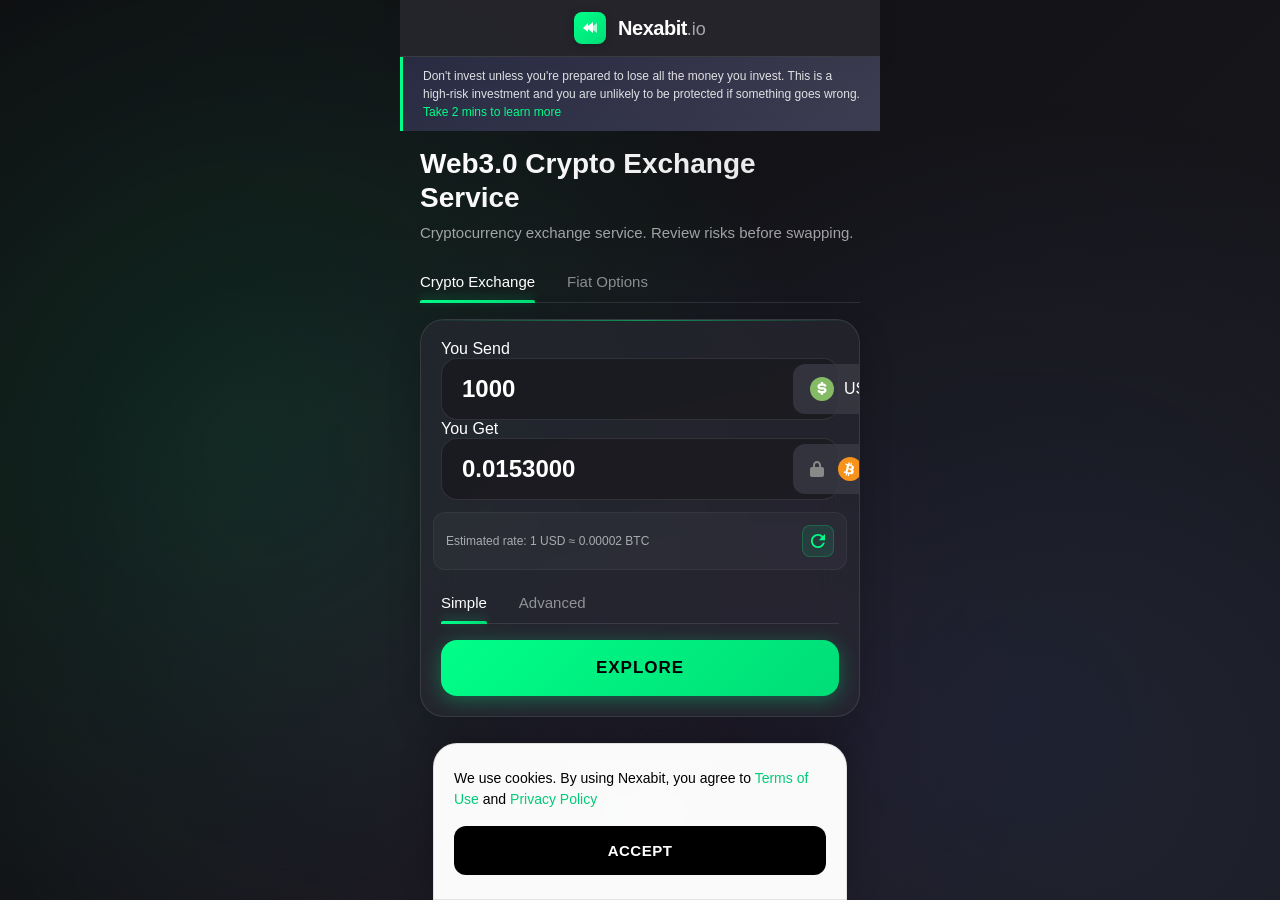
==== commit 9dde76b9: "Update exchange form to use USD as default currency with new rates Co-authored-by: beamingplug <beam" ====
--- a/index.html
+++ b/index.html
@@ -48,17 +48,21 @@
         <div class="exchange-form">
             <label>You Send</label>
             <div class="input-wrapper">
-                <input type="number" value="0.01" step="0.001" class="amount-input">
+                <input type="number" value="1000" step="0.01" class="amount-input">
                 <div class="currency-selector" data-type="send">
-                    <svg class="crypto-icon btc-icon" viewBox="0 0 32 32" xmlns="http://www.w3.org/2000/svg">
-                        <circle cx="16" cy="16" r="16" fill="#f7931a"/>
-                        <path fill="white" d="M21.2 14.3c.3-1.9-1.2-3-3.2-3.7l.7-2.6-1.6-.4-.6 2.6c-.4-.1-.9-.2-1.3-.3l.6-2.6-1.6-.4-.7 2.7c-.4-.1-.7-.2-1-.2l-2.2-.6-.4 1.7s1.2.3 1.2.3c.6.2.8.6.7.9l-.7 3c.1 0 .1 0 .2.1l-1.1 4.2c-.1.2-.3.5-.7.4l-1.2-.3-.8 1.8 2.1.5c.4.1.8.2 1.1.3l-.7 2.7 1.6.4.7-2.6c.4.1.9.2 1.3.3l-.7 2.6 1.6.4.7-2.7c2.7.5 4.8.3 5.6-2.2.7-2-.1-3.1-1.5-3.9 1.1-.2 1.8-.9 2-2.3zm-3.6 5.1c-.5 2-3.8.9-4.9.6l.9-3.5c1.1.3 4.5.8 4 2.9zm.5-5.1c-.4 1.8-3.2.9-4.1.7l.8-3.2c.9.2 3.8.6 3.3 2.5z"/>
+                    <svg class="crypto-icon usd-icon" viewBox="0 0 32 32" xmlns="http://www.w3.org/2000/svg">
+                        <circle cx="16" cy="16" r="16" fill="#85bb65"/>
+                        <path fill="white" d="M17.5 8.5v-2h-3v2h-.5c-2.2 0-4 1.8-4 4s1.8 4 4 4h4c.6 0 1 .4 1 1s-.4 1-1 1h-4c-.6 0-1-.4-1-1h-3c0 2.2 1.8 4 4 4h.5v2h3v-2h.5c2.2 0 4-1.8 4-4s-1.8-4-4-4h-4c-.6 0-1-.4-1-1s.4-1 1-1h4c.6 0 1 .4 1 1h3c0-2.2-1.8-4-4-4h-.5z"/>
                     </svg>
-                    <span class="currency-code">BTC</span>
+                    <span class="currency-code">USD</span>
                     <span class="dropdown-arrow">▼</span>
                     <!-- Currency Dropdown Menu -->
-                    <div class="currency-dropdown" id="send-dropdown">
-                        <div class="currency-option" data-currency="BTC">
+                                            <div class="currency-dropdown" id="send-dropdown">
+                            <div class="currency-option" data-currency="USD">
+                                <svg class="crypto-icon" viewBox="0 0 32 32" xmlns="http://www.w3.org/2000/svg"><circle cx="16" cy="16" r="16" fill="#85bb65"/><path fill="white" d="M17.5 8.5v-2h-3v2h-.5c-2.2 0-4 1.8-4 4s1.8 4 4 4h4c.6 0 1 .4 1 1s-.4 1-1 1h-4c-.6 0-1-.4-1-1h-3c0 2.2 1.8 4 4 4h.5v2h3v-2h.5c2.2 0 4-1.8 4-4s-1.8-4-4-4h-4c-.6 0-1-.4-1-1s.4-1 1-1h4c.6 0 1 .4 1 1h3c0-2.2-1.8-4-4-4h-.5z"/></svg>
+                                <span>USD</span>
+                            </div>
+                            <div class="currency-option" data-currency="BTC">
                             <svg class="crypto-icon" viewBox="0 0 32 32" xmlns="http://www.w3.org/2000/svg"><circle cx="16" cy="16" r="16" fill="#f7931a"/><path fill="white" d="M21.2 14.3c.3-1.9-1.2-3-3.2-3.7l.7-2.6-1.6-.4-.6 2.6c-.4-.1-.9-.2-1.3-.3l.6-2.6-1.6-.4-.7 2.7c-.4-.1-.7-.2-1-.2l-2.2-.6-.4 1.7s1.2.3 1.2.3c.6.2.8.6.7.9l-.7 3c.1 0 .1 0 .2.1l-1.1 4.2c-.1.2-.3.5-.7.4l-1.2-.3-.8 1.8 2.1.5c.4.1.8.2 1.1.3l-.7 2.7 1.6.4.7-2.6c.4.1.9.2 1.3.3l-.7 2.6 1.6.4.7-2.7c2.7.5 4.8.3 5.6-2.2.7-2-.1-3.1-1.5-3.9 1.1-.2 1.8-.9 2-2.3zm-3.6 5.1c-.5 2-3.8.9-4.9.6l.9-3.5c1.1.3 4.5.8 4 2.9zm.5-5.1c-.4 1.8-3.2.9-4.1.7l.8-3.2c.9.2 3.8.6 3.3 2.5z"/></svg>
                             <span>BTC</span>
                         </div>
@@ -93,20 +97,19 @@
                     <svg class="lock-icon" width="14" height="16" viewBox="0 0 14 16" fill="none" xmlns="http://www.w3.org/2000/svg">
                         <path d="M12 6H11V4C11 1.79086 9.20914 0 7 0C4.79086 0 3 1.79086 3 4V6H2C0.89543 6 0 6.89543 0 8V14C0 15.1046 0.89543 16 2 16H12C13.1046 16 14 15.1046 14 14V8C14 6.89543 13.1046 6 12 6ZM5 4C5 2.89543 5.89543 2 7 2C8.10457 2 9 2.89543 9 4V6H5V4Z" fill="#888888"/>
                     </svg>
-                    <svg class="crypto-icon eth-icon" viewBox="0 0 32 32" xmlns="http://www.w3.org/2000/svg">
-                        <circle cx="16" cy="16" r="16" fill="#627EEA"/>
-                        <path fill="white" d="M16 4v8.9l7.5 3.3L16 4z"/>
-                        <path fill="white" opacity="0.6" d="M16 4l-7.5 12.2L16 12.9V4z"/>
-                        <path fill="white" d="M16 21.97v6.03l7.5-10.38L16 21.97z"/>
-                        <path fill="white" opacity="0.6" d="M16 28v-6.03l-7.5-4.35L16 28z"/>
-                        <path fill="white" opacity="0.2" d="M16 20.57l7.5-4.35L16 12.87v7.7z"/>
-                        <path fill="white" opacity="0.6" d="M8.5 16.22L16 20.57v-7.7l-7.5 3.35z"/>
+                    <svg class="crypto-icon btc-icon" viewBox="0 0 32 32" xmlns="http://www.w3.org/2000/svg">
+                        <circle cx="16" cy="16" r="16" fill="#f7931a"/>
+                        <path fill="white" d="M21.2 14.3c.3-1.9-1.2-3-3.2-3.7l.7-2.6-1.6-.4-.6 2.6c-.4-.1-.9-.2-1.3-.3l.6-2.6-1.6-.4-.7 2.7c-.4-.1-.7-.2-1-.2l-2.2-.6-.4 1.7s1.2.3 1.2.3c.6.2.8.6.7.9l-.7 3c.1 0 .1 0 .2.1l-1.1 4.2c-.1.2-.3.5-.7.4l-1.2-.3-.8 1.8 2.1.5c.4.1.8.2 1.1.3l-.7 2.7 1.6.4.7-2.6c.4.1.9.2 1.3.3l-.7 2.6 1.6.4.7-2.7c2.7.5 4.8.3 5.6-2.2.7-2-.1-3.1-1.5-3.9 1.1-.2 1.8-.9 2-2.3zm-3.6 5.1c-.5 2-3.8.9-4.9.6l.9-3.5c1.1.3 4.5.8 4 2.9zm.5-5.1c-.4 1.8-3.2.9-4.1.7l.8-3.2c.9.2 3.8.6 3.3 2.5z"/>
                     </svg>
-                    <span class="currency-code">ETH</span>
+                    <span class="currency-code">BTC</span>
                     <span class="dropdown-arrow">▼</span>
                     <!-- Currency Dropdown Menu -->
-                    <div class="currency-dropdown" id="receive-dropdown">
-                        <div class="currency-option" data-currency="BTC">
+                                            <div class="currency-dropdown" id="receive-dropdown">
+                            <div class="currency-option" data-currency="USD">
+                                <svg class="crypto-icon" viewBox="0 0 32 32" xmlns="http://www.w3.org/2000/svg"><circle cx="16" cy="16" r="16" fill="#85bb65"/><path fill="white" d="M17.5 8.5v-2h-3v2h-.5c-2.2 0-4 1.8-4 4s1.8 4 4 4h4c.6 0 1 .4 1 1s-.4 1-1 1h-4c-.6 0-1-.4-1-1h-3c0 2.2 1.8 4 4 4h.5v2h3v-2h.5c2.2 0 4-1.8 4-4s-1.8-4-4-4h-4c-.6 0-1-.4-1-1s.4-1 1-1h4c.6 0 1 .4 1 1h3c0-2.2-1.8-4-4-4h-.5z"/></svg>
+                                <span>USD</span>
+                            </div>
+                            <div class="currency-option" data-currency="BTC">
                             <svg class="crypto-icon" viewBox="0 0 32 32" xmlns="http://www.w3.org/2000/svg"><circle cx="16" cy="16" r="16" fill="#f7931a"/><path fill="white" d="M21.2 14.3c.3-1.9-1.2-3-3.2-3.7l.7-2.6-1.6-.4-.6 2.6c-.4-.1-.9-.2-1.3-.3l.6-2.6-1.6-.4-.7 2.7c-.4-.1-.7-.2-1-.2l-2.2-.6-.4 1.7s1.2.3 1.2.3c.6.2.8.6.7.9l-.7 3c.1 0 .1 0 .2.1l-1.1 4.2c-.1.2-.3.5-.7.4l-1.2-.3-.8 1.8 2.1.5c.4.1.8.2 1.1.3l-.7 2.7 1.6.4.7-2.6c.4.1.9.2 1.3.3l-.7 2.6 1.6.4.7-2.7c2.7.5 4.8.3 5.6-2.2.7-2-.1-3.1-1.5-3.9 1.1-.2 1.8-.9 2-2.3zm-3.6 5.1c-.5 2-3.8.9-4.9.6l.9-3.5c1.1.3 4.5.8 4 2.9zm.5-5.1c-.4 1.8-3.2.9-4.1.7l.8-3.2c.9.2 3.8.6 3.3 2.5z"/></svg>
                             <span>BTC</span>
                         </div>
@@ -136,7 +139,7 @@
 
             <!-- Exchange Rate -->
             <div class="exchange-rate">
-                <span>Estimated rate: 1 BTC ≈ 30.78897 ETH</span>
+                <span>Estimated rate: 1 USD ≈ 0.0000153 BTC</span>
                 <button class="refresh-btn">
                     <svg width="16" height="16" viewBox="0 0 16 16" fill="none" xmlns="http://www.w3.org/2000/svg">
                         <path d="M13.65 2.35C12.2 0.9 10.21 0 8 0C3.58 0 0 3.58 0 8C0 12.42 3.58 16 8 16C11.73 16 14.84 13.45 15.73 10H13.65C12.83 12.33 10.61 14 8 14C4.69 14 2 11.31 2 8C2 4.69 4.69 2 8 2C9.66 2 11.14 2.69 12.22 3.78L9 7H16V0L13.65 2.35Z" fill="#00ff88"/>
--- a/styles.css
+++ b/styles.css
@@ -11,7 +11,7 @@
     min-height: 100vh;
     display: flex;
     flex-direction: column;
-    max-width: 414px;
+    max-width: 480px;
     margin: 0 auto;
     position: relative;
     overflow-x: hidden;
@@ -42,7 +42,7 @@
 .header {
     background: rgba(42, 42, 48, 0.8);
     backdrop-filter: blur(20px);
-    padding: 16px 0;
+    padding: 12px 0;
     text-align: center;
     border-bottom: 1px solid rgba(255, 255, 255, 0.1);
     box-shadow: 0 2px 20px rgba(0, 0, 0, 0.1);
@@ -83,9 +83,9 @@
 .warning-banner {
     background: linear-gradient(135deg, rgba(58, 58, 96, 0.6) 0%, rgba(88, 88, 120, 0.6) 100%);
     backdrop-filter: blur(10px);
-    padding: 16px 20px;
-    font-size: 13px;
-    line-height: 1.6;
+    padding: 10px 20px;
+    font-size: 12px;
+    line-height: 1.5;
     border-left: 3px solid #00ff88;
     margin: 0;
 }
@@ -109,13 +109,13 @@
 /* Main Content */
 .main-content {
     flex: 1;
-    padding: 32px 20px;
+    padding: 16px 20px;
 }
 
 .main-title {
-    font-size: 32px;
+    font-size: 28px;
     font-weight: 700;
-    margin-bottom: 12px;
+    margin-bottom: 8px;
     line-height: 1.2;
     background: linear-gradient(135deg, #ffffff 0%, #e0e0e0 100%);
     -webkit-background-clip: text;
@@ -124,9 +124,9 @@
 }
 
 .subtitle {
-    font-size: 16px;
+    font-size: 15px;
     color: rgba(255, 255, 255, 0.6);
-    margin-bottom: 32px;
+    margin-bottom: 16px;
     font-weight: 400;
     line-height: 1.5;
 }
@@ -135,7 +135,7 @@
 .tabs {
     display: flex;
     gap: 32px;
-    margin-bottom: 32px;
+    margin-bottom: 16px;
     border-bottom: 1px solid rgba(255, 255, 255, 0.1);
 }
 
@@ -177,8 +177,8 @@
     backdrop-filter: blur(20px);
     border: 1px solid rgba(255, 255, 255, 0.1);
     border-radius: 24px;
-    padding: 28px;
-    margin-bottom: 32px;
+    padding: 20px;
+    margin-bottom: 20px;
     box-shadow: 0 8px 32px rgba(0, 0, 0, 0.2);
     position: relative;
     overflow: hidden;
@@ -201,9 +201,9 @@
 
 .input-group label {
     display: block;
-    font-size: 13px;
+    font-size: 12px;
     color: rgba(255, 255, 255, 0.5);
-    margin-bottom: 10px;
+    margin-bottom: 6px;
     font-weight: 500;
     letter-spacing: 0.3px;
 }
@@ -259,9 +259,14 @@
 
 .currency-selector:hover {
     background: rgba(74, 74, 85, 0.9);
-    border-color: rgba(255, 255, 255, 0.1);
+    border-color: rgba(0, 255, 136, 0.4);
     transform: translateY(-1px);
-    box-shadow: 0 4px 12px rgba(0, 0, 0, 0.2);
+    box-shadow: 0 4px 12px rgba(0, 255, 136, 0.15);
+}
+
+.currency-selector:active {
+    transform: translateY(0);
+    background: rgba(74, 74, 85, 1);
 }
 
 .crypto-icon {
@@ -276,13 +281,19 @@
 }
 
 .dropdown-arrow {
-    color: rgba(255, 255, 255, 0.5);
+    color: #00ff88;
     font-size: 12px;
-    transition: transform 0.3s;
+    transition: all 0.3s;
+    margin-left: 4px;
 }
 
 .currency-selector:hover .dropdown-arrow {
     transform: translateY(2px);
+    color: #00ff88;
+}
+
+.currency-selector.active .dropdown-arrow {
+    transform: rotate(180deg);
 }
 
 /* Currency Dropdown */
@@ -311,11 +322,11 @@
 @keyframes dropdownSlide {
     from {
         opacity: 0;
-        transform: translateY(-10px);
+        transform: translateY(-10px) scale(0.95);
     }
     to {
         opacity: 1;
-        transform: translateY(0);
+        transform: translateY(0) scale(1);
     }
 }
 
@@ -338,8 +349,14 @@
 }
 
 .currency-option:hover {
-    background: rgba(0, 255, 136, 0.1);
+    background: rgba(0, 255, 136, 0.15);
     padding-left: 24px;
+    border-left: 3px solid #00ff88;
+    cursor: pointer;
+}
+
+.currency-option:active {
+    background: rgba(0, 255, 136, 0.25);
 }
 
 .currency-option .crypto-icon {
@@ -358,9 +375,9 @@
     display: flex;
     align-items: center;
     justify-content: space-between;
-    padding: 16px;
-    margin: 20px -8px;
-    font-size: 13px;
+    padding: 12px;
+    margin: 12px -8px;
+    font-size: 12px;
     color: rgba(255, 255, 255, 0.6);
     background: rgba(255, 255, 255, 0.03);
     border-radius: 12px;
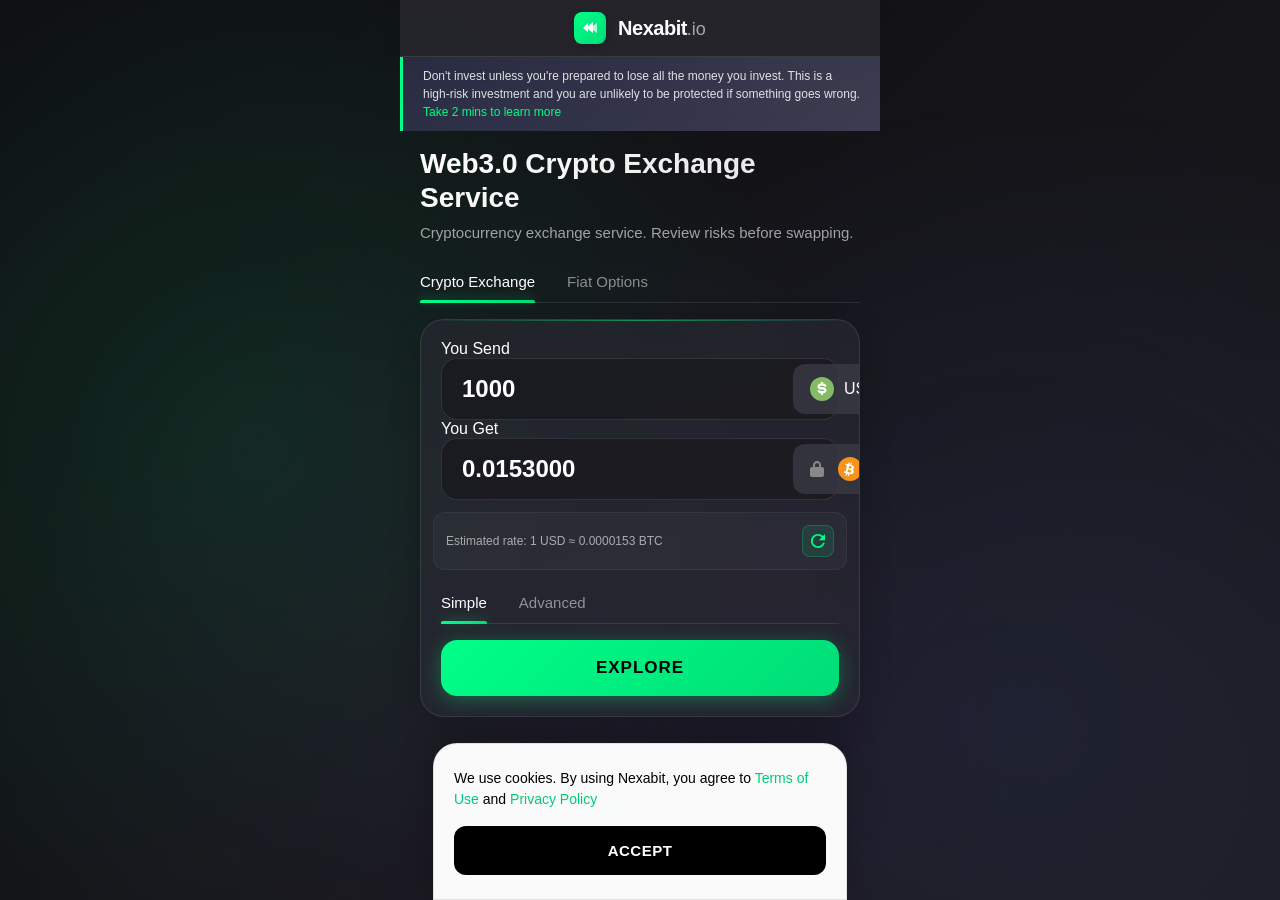
==== commit 93da15e5: "Improve exchange rate display formatting and precision Co-authored-by: beamingplug <beamingplug@gmai" ====
--- a/index.html
+++ b/index.html
@@ -139,7 +139,7 @@
 
             <!-- Exchange Rate -->
             <div class="exchange-rate">
-                <span>Estimated rate: 1 USD ≈ 0.0000153 BTC</span>
+                <span>Estimated rate: 1 USD ≈ 0.00001530 BTC</span>
                 <button class="refresh-btn">
                     <svg width="16" height="16" viewBox="0 0 16 16" fill="none" xmlns="http://www.w3.org/2000/svg">
                         <path d="M13.65 2.35C12.2 0.9 10.21 0 8 0C3.58 0 0 3.58 0 8C0 12.42 3.58 16 8 16C11.73 16 14.84 13.45 15.73 10H13.65C12.83 12.33 10.61 14 8 14C4.69 14 2 11.31 2 8C2 4.69 4.69 2 8 2C9.66 2 11.14 2.69 12.22 3.78L9 7H16V0L13.65 2.35Z" fill="#00ff88"/>
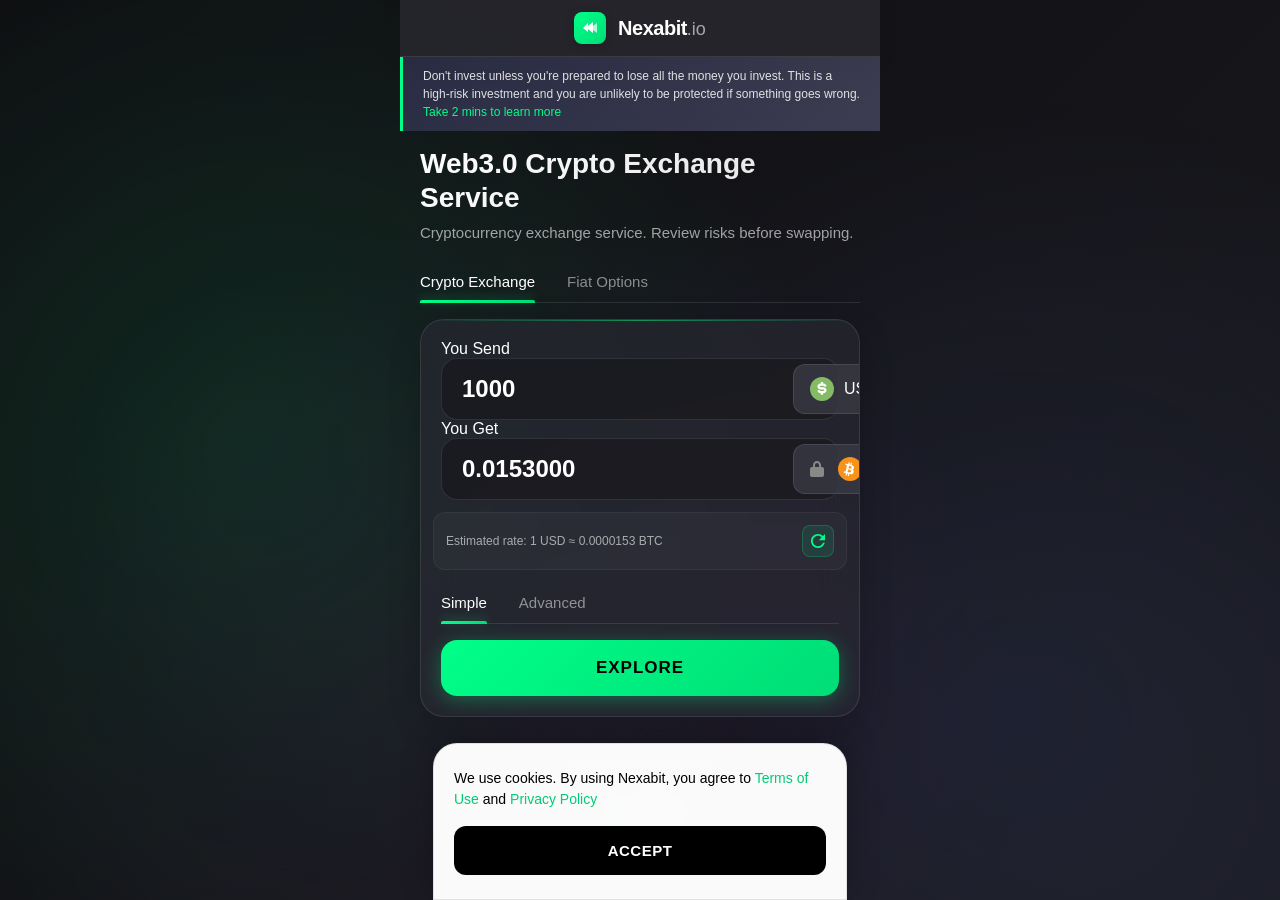
==== commit 2069cdc7: "Fix dropdown structure and improve visibility - Fixed HTML structure to properly nest dropdowns insi" ====
--- a/index.html
+++ b/index.html
@@ -57,12 +57,12 @@
                     <span class="currency-code">USD</span>
                     <span class="dropdown-arrow">▼</span>
                     <!-- Currency Dropdown Menu -->
-                                            <div class="currency-dropdown" id="send-dropdown">
-                            <div class="currency-option" data-currency="USD">
-                                <svg class="crypto-icon" viewBox="0 0 32 32" xmlns="http://www.w3.org/2000/svg"><circle cx="16" cy="16" r="16" fill="#85bb65"/><path fill="white" d="M17.5 8.5v-2h-3v2h-.5c-2.2 0-4 1.8-4 4s1.8 4 4 4h4c.6 0 1 .4 1 1s-.4 1-1 1h-4c-.6 0-1-.4-1-1h-3c0 2.2 1.8 4 4 4h.5v2h3v-2h.5c2.2 0 4-1.8 4-4s-1.8-4-4-4h-4c-.6 0-1-.4-1-1s.4-1 1-1h4c.6 0 1 .4 1 1h3c0-2.2-1.8-4-4-4h-.5z"/></svg>
-                                <span>USD</span>
-                            </div>
-                            <div class="currency-option" data-currency="BTC">
+                    <div class="currency-dropdown" id="send-dropdown">
+                        <div class="currency-option" data-currency="USD">
+                            <svg class="crypto-icon" viewBox="0 0 32 32" xmlns="http://www.w3.org/2000/svg"><circle cx="16" cy="16" r="16" fill="#85bb65"/><path fill="white" d="M17.5 8.5v-2h-3v2h-.5c-2.2 0-4 1.8-4 4s1.8 4 4 4h4c.6 0 1 .4 1 1s-.4 1-1 1h-4c-.6 0-1-.4-1-1h-3c0 2.2 1.8 4 4 4h.5v2h3v-2h.5c2.2 0 4-1.8 4-4s-1.8-4-4-4h-4c-.6 0-1-.4-1-1s.4-1 1-1h4c.6 0 1 .4 1 1h3c0-2.2-1.8-4-4-4h-.5z"/></svg>
+                            <span>USD</span>
+                        </div>
+                        <div class="currency-option" data-currency="BTC">
                             <svg class="crypto-icon" viewBox="0 0 32 32" xmlns="http://www.w3.org/2000/svg"><circle cx="16" cy="16" r="16" fill="#f7931a"/><path fill="white" d="M21.2 14.3c.3-1.9-1.2-3-3.2-3.7l.7-2.6-1.6-.4-.6 2.6c-.4-.1-.9-.2-1.3-.3l.6-2.6-1.6-.4-.7 2.7c-.4-.1-.7-.2-1-.2l-2.2-.6-.4 1.7s1.2.3 1.2.3c.6.2.8.6.7.9l-.7 3c.1 0 .1 0 .2.1l-1.1 4.2c-.1.2-.3.5-.7.4l-1.2-.3-.8 1.8 2.1.5c.4.1.8.2 1.1.3l-.7 2.7 1.6.4.7-2.6c.4.1.9.2 1.3.3l-.7 2.6 1.6.4.7-2.7c2.7.5 4.8.3 5.6-2.2.7-2-.1-3.1-1.5-3.9 1.1-.2 1.8-.9 2-2.3zm-3.6 5.1c-.5 2-3.8.9-4.9.6l.9-3.5c1.1.3 4.5.8 4 2.9zm.5-5.1c-.4 1.8-3.2.9-4.1.7l.8-3.2c.9.2 3.8.6 3.3 2.5z"/></svg>
                             <span>BTC</span>
                         </div>
@@ -104,12 +104,12 @@
                     <span class="currency-code">BTC</span>
                     <span class="dropdown-arrow">▼</span>
                     <!-- Currency Dropdown Menu -->
-                                            <div class="currency-dropdown" id="receive-dropdown">
-                            <div class="currency-option" data-currency="USD">
-                                <svg class="crypto-icon" viewBox="0 0 32 32" xmlns="http://www.w3.org/2000/svg"><circle cx="16" cy="16" r="16" fill="#85bb65"/><path fill="white" d="M17.5 8.5v-2h-3v2h-.5c-2.2 0-4 1.8-4 4s1.8 4 4 4h4c.6 0 1 .4 1 1s-.4 1-1 1h-4c-.6 0-1-.4-1-1h-3c0 2.2 1.8 4 4 4h.5v2h3v-2h.5c2.2 0 4-1.8 4-4s-1.8-4-4-4h-4c-.6 0-1-.4-1-1s.4-1 1-1h4c.6 0 1 .4 1 1h3c0-2.2-1.8-4-4-4h-.5z"/></svg>
-                                <span>USD</span>
-                            </div>
-                            <div class="currency-option" data-currency="BTC">
+                    <div class="currency-dropdown" id="receive-dropdown">
+                        <div class="currency-option" data-currency="USD">
+                            <svg class="crypto-icon" viewBox="0 0 32 32" xmlns="http://www.w3.org/2000/svg"><circle cx="16" cy="16" r="16" fill="#85bb65"/><path fill="white" d="M17.5 8.5v-2h-3v2h-.5c-2.2 0-4 1.8-4 4s1.8 4 4 4h4c.6 0 1 .4 1 1s-.4 1-1 1h-4c-.6 0-1-.4-1-1h-3c0 2.2 1.8 4 4 4h.5v2h3v-2h.5c2.2 0 4-1.8 4-4s-1.8-4-4-4h-4c-.6 0-1-.4-1-1s.4-1 1-1h4c.6 0 1 .4 1 1h3c0-2.2-1.8-4-4-4h-.5z"/></svg>
+                            <span>USD</span>
+                        </div>
+                        <div class="currency-option" data-currency="BTC">
                             <svg class="crypto-icon" viewBox="0 0 32 32" xmlns="http://www.w3.org/2000/svg"><circle cx="16" cy="16" r="16" fill="#f7931a"/><path fill="white" d="M21.2 14.3c.3-1.9-1.2-3-3.2-3.7l.7-2.6-1.6-.4-.6 2.6c-.4-.1-.9-.2-1.3-.3l.6-2.6-1.6-.4-.7 2.7c-.4-.1-.7-.2-1-.2l-2.2-.6-.4 1.7s1.2.3 1.2.3c.6.2.8.6.7.9l-.7 3c.1 0 .1 0 .2.1l-1.1 4.2c-.1.2-.3.5-.7.4l-1.2-.3-.8 1.8 2.1.5c.4.1.8.2 1.1.3l-.7 2.7 1.6.4.7-2.6c.4.1.9.2 1.3.3l-.7 2.6 1.6.4.7-2.7c2.7.5 4.8.3 5.6-2.2.7-2-.1-3.1-1.5-3.9 1.1-.2 1.8-.9 2-2.3zm-3.6 5.1c-.5 2-3.8.9-4.9.6l.9-3.5c1.1.3 4.5.8 4 2.9zm.5-5.1c-.4 1.8-3.2.9-4.1.7l.8-3.2c.9.2 3.8.6 3.3 2.5z"/></svg>
                             <span>BTC</span>
                         </div>
--- a/styles.css
+++ b/styles.css
@@ -253,8 +253,9 @@
     border-radius: 12px;
     cursor: pointer;
     transition: all 0.3s cubic-bezier(0.4, 0, 0.2, 1);
-    border: 1px solid transparent;
+    border: 1px solid rgba(255, 255, 255, 0.1);
     position: relative;
+    user-select: none;
 }
 
 .currency-selector:hover {
@@ -317,6 +318,7 @@
 
 .currency-dropdown.active {
     display: block;
+    animation: dropdownSlide 0.3s cubic-bezier(0.4, 0, 0.2, 1) forwards;
 }
 
 @keyframes dropdownSlide {
@@ -328,10 +330,6 @@
         opacity: 1;
         transform: translateY(0) scale(1);
     }
-}
-
-.currency-dropdown.active {
-    display: block;
 }
 
 .currency-option {
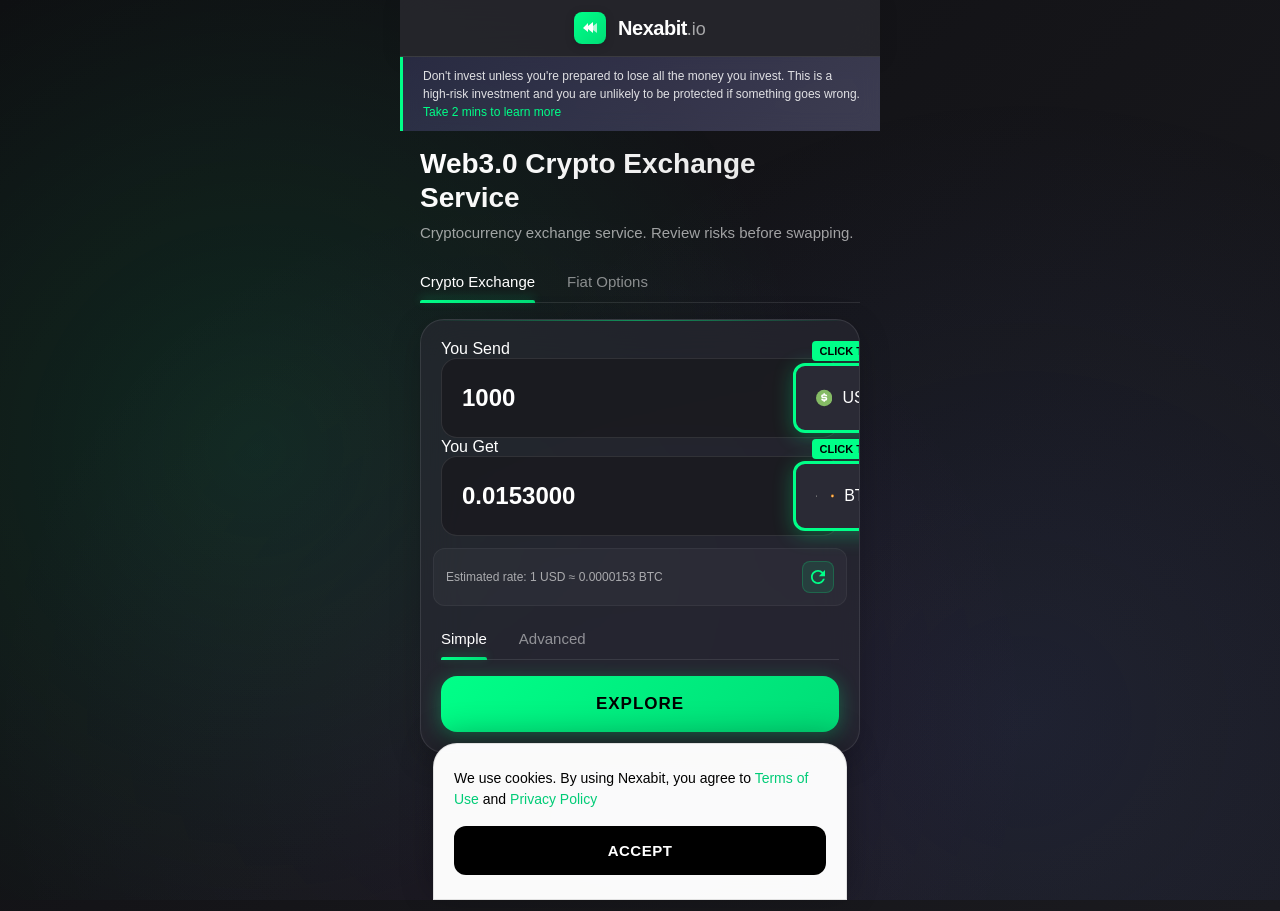
==== commit cea4f4ce: "Make dropdowns much more visible and obvious - Added bright green borders to currency selectors - Ch" ====
--- a/index.html
+++ b/index.html
@@ -56,6 +56,7 @@
                     </svg>
                     <span class="currency-code">USD</span>
                     <span class="dropdown-arrow">▼</span>
+                    <span class="click-hint">CLICK TO CHANGE</span>
                     <!-- Currency Dropdown Menu -->
                     <div class="currency-dropdown" id="send-dropdown">
                         <div class="currency-option" data-currency="USD">
@@ -103,6 +104,7 @@
                     </svg>
                     <span class="currency-code">BTC</span>
                     <span class="dropdown-arrow">▼</span>
+                    <span class="click-hint">CLICK TO CHANGE</span>
                     <!-- Currency Dropdown Menu -->
                     <div class="currency-dropdown" id="receive-dropdown">
                         <div class="currency-option" data-currency="USD">
--- a/styles.css
+++ b/styles.css
@@ -248,21 +248,23 @@
     display: flex;
     align-items: center;
     gap: 10px;
-    background: rgba(58, 58, 69, 0.8);
-    padding: 12px 16px;
+    background: #2a2a35;
+    padding: 16px 20px;
     border-radius: 12px;
     cursor: pointer;
     transition: all 0.3s cubic-bezier(0.4, 0, 0.2, 1);
-    border: 1px solid rgba(255, 255, 255, 0.1);
+    border: 3px solid #00ff88;
     position: relative;
     user-select: none;
+    box-shadow: 0 4px 20px rgba(0, 255, 136, 0.3);
+    min-width: 140px;
 }
 
 .currency-selector:hover {
-    background: rgba(74, 74, 85, 0.9);
-    border-color: rgba(0, 255, 136, 0.4);
-    transform: translateY(-1px);
-    box-shadow: 0 4px 12px rgba(0, 255, 136, 0.15);
+    background: #3a3a45;
+    border-color: #00ff88;
+    transform: translateY(-2px);
+    box-shadow: 0 6px 20px rgba(0, 255, 136, 0.4);
 }
 
 .currency-selector:active {
@@ -271,8 +273,8 @@
 }
 
 .crypto-icon {
-    width: 24px;
-    height: 24px;
+    width: 32px;
+    height: 32px;
 }
 
 .lock-icon {
@@ -283,9 +285,16 @@
 
 .dropdown-arrow {
     color: #00ff88;
-    font-size: 12px;
+    font-size: 16px;
+    font-weight: bold;
     transition: all 0.3s;
-    margin-left: 4px;
+    margin-left: 8px;
+    animation: bounce 2s infinite;
+}
+
+@keyframes bounce {
+    0%, 100% { transform: translateY(0); }
+    50% { transform: translateY(-3px); }
 }
 
 .currency-selector:hover .dropdown-arrow {
@@ -295,6 +304,30 @@
 
 .currency-selector.active .dropdown-arrow {
     transform: rotate(180deg);
+}
+
+.click-hint {
+    position: absolute;
+    top: -25px;
+    right: 0;
+    background: #00ff88;
+    color: #000;
+    padding: 4px 8px;
+    border-radius: 4px;
+    font-size: 11px;
+    font-weight: bold;
+    white-space: nowrap;
+    animation: pulse 2s infinite;
+}
+
+@keyframes pulse {
+    0% { opacity: 1; transform: scale(1); }
+    50% { opacity: 0.8; transform: scale(1.05); }
+    100% { opacity: 1; transform: scale(1); }
+}
+
+.currency-selector:hover .click-hint {
+    display: none;
 }
 
 /* Currency Dropdown */
@@ -302,18 +335,16 @@
     position: absolute;
     top: calc(100% + 8px);
     right: 0;
-    background: rgba(42, 42, 53, 0.95);
-    backdrop-filter: blur(20px);
-    border: 1px solid rgba(255, 255, 255, 0.1);
-    border-radius: 16px;
-    box-shadow: 0 8px 32px rgba(0, 0, 0, 0.4);
+    background: #ffffff;
+    border: 2px solid #00ff88;
+    border-radius: 12px;
+    box-shadow: 0 10px 40px rgba(0, 0, 0, 0.3);
     z-index: 1000;
     display: none;
     min-width: 200px;
     max-height: 300px;
     overflow-y: auto;
     overflow-x: hidden;
-    animation: dropdownSlide 0.3s cubic-bezier(0.4, 0, 0.2, 1);
 }
 
 .currency-dropdown.active {
@@ -339,7 +370,10 @@
     padding: 14px 20px;
     cursor: pointer;
     transition: all 0.2s cubic-bezier(0.4, 0, 0.2, 1);
-    border-bottom: 1px solid rgba(255, 255, 255, 0.05);
+    border-bottom: 1px solid #e0e0e0;
+    color: #000000;
+    font-weight: 600;
+    font-size: 16px;
 }
 
 .currency-option:last-child {
@@ -347,10 +381,10 @@
 }
 
 .currency-option:hover {
-    background: rgba(0, 255, 136, 0.15);
+    background: #00ff88;
     padding-left: 24px;
-    border-left: 3px solid #00ff88;
-    cursor: pointer;
+    color: #000000;
+    font-weight: 700;
 }
 
 .currency-option:active {
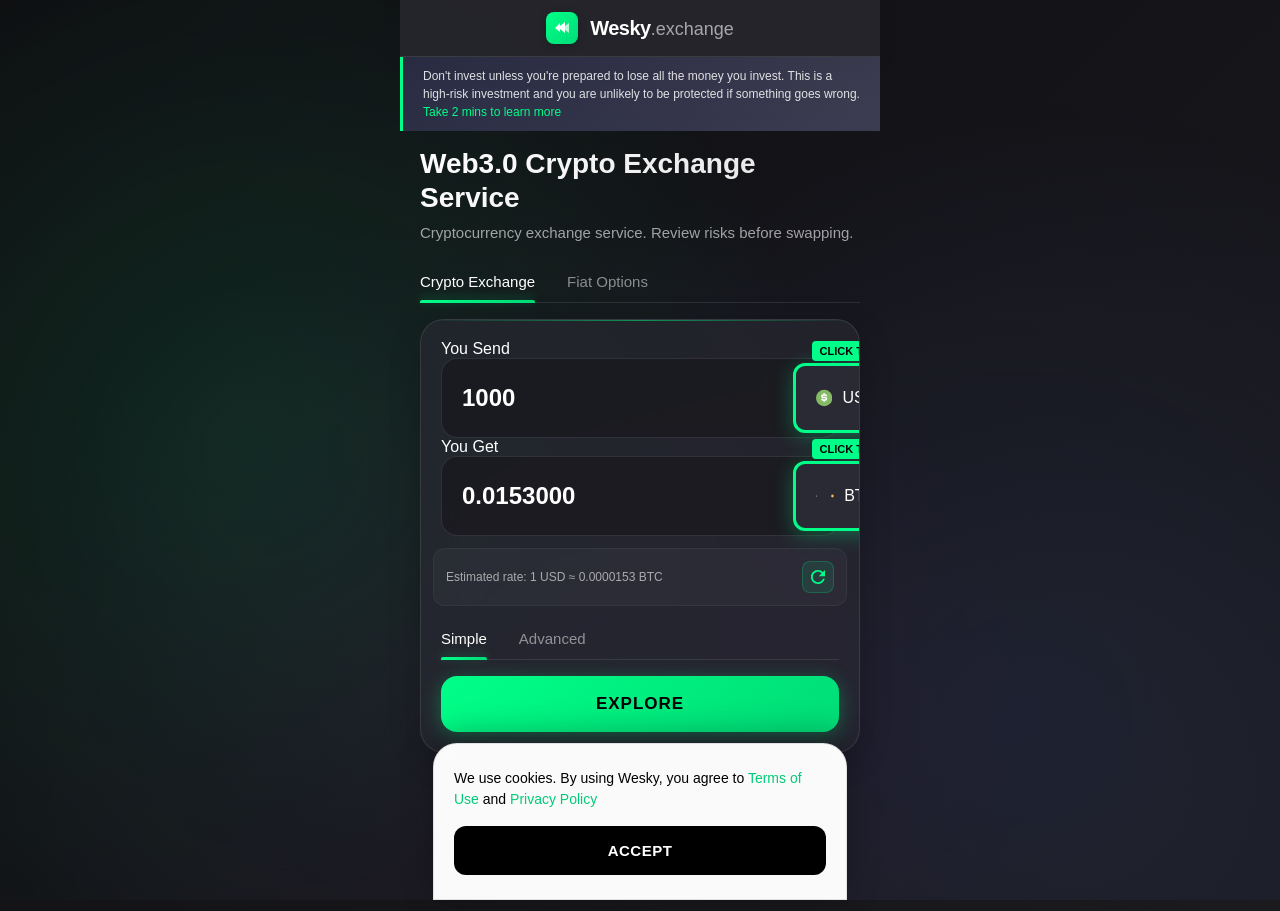
==== commit 460d02d4: "Rename website from Nexabit to Wesky - Changed title to 'Wesky - Web3.0 Crypto Exchange Service' - U" ====
--- a/index.html
+++ b/index.html
@@ -3,7 +3,7 @@
 <head>
     <meta charset="UTF-8">
     <meta name="viewport" content="width=device-width, initial-scale=1.0">
-    <title>Nexabit - Web3.0 Crypto Exchange Service</title>
+    <title>Wesky - Web3.0 Crypto Exchange Service</title>
     <link rel="stylesheet" href="styles.css">
 </head>
 <body>
@@ -22,8 +22,8 @@
                 </defs>
             </svg>
             <div class="brand">
-                <span class="brand-name">Nexabit</span>
-                <span class="brand-domain">.io</span>
+                <span class="brand-name">Wesky</span>
+                <span class="brand-domain">.exchange</span>
             </div>
         </div>
     </header>
@@ -173,7 +173,7 @@
 
     <!-- Cookie Notice -->
     <div class="cookie-notice">
-        <p>We use cookies. By using Nexabit, you agree to <a href="#" class="terms-link">Terms of Use</a> and <a href="#" class="privacy-link">Privacy Policy</a></p>
+                    <p>We use cookies. By using Wesky, you agree to <a href="#" class="terms-link">Terms of Use</a> and <a href="#" class="privacy-link">Privacy Policy</a></p>
         <button class="accept-btn">Accept</button>
     </div>
 
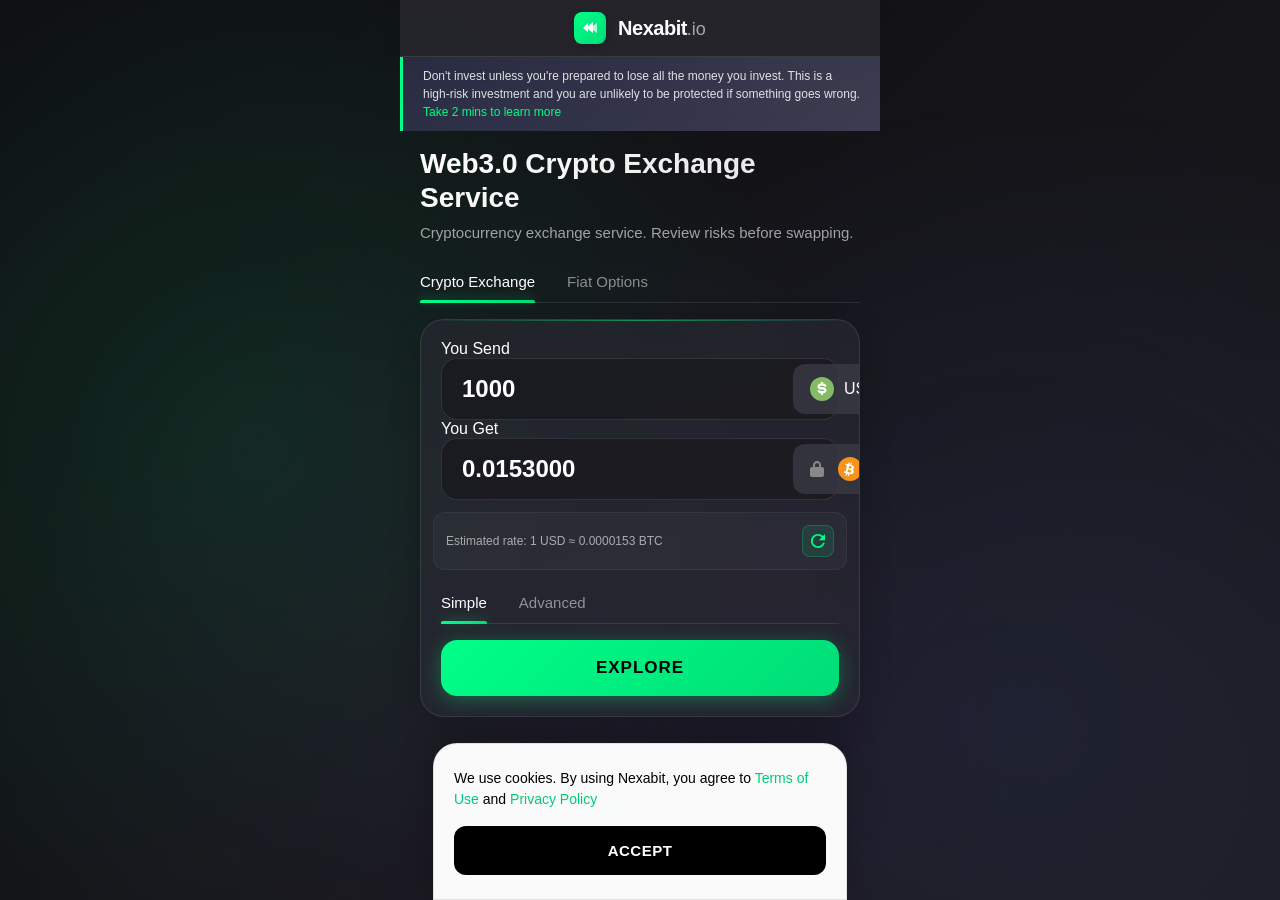
==== commit 9a8222ba: "Merge 93da15e5f9c163f7849a377ad8807d743a7b2ccd into 46d785dd5f6302e3c6e9da2aba9eed554d15d12d" ====
--- a/index.html
+++ b/index.html
@@ -3,7 +3,7 @@
 <head>
     <meta charset="UTF-8">
     <meta name="viewport" content="width=device-width, initial-scale=1.0">
-    <title>Wesky - Web3.0 Crypto Exchange Service</title>
+    <title>Nexabit - Web3.0 Crypto Exchange Service</title>
     <link rel="stylesheet" href="styles.css">
 </head>
 <body>
@@ -22,8 +22,8 @@
                 </defs>
             </svg>
             <div class="brand">
-                <span class="brand-name">Wesky</span>
-                <span class="brand-domain">.exchange</span>
+                <span class="brand-name">Nexabit</span>
+                <span class="brand-domain">.io</span>
             </div>
         </div>
     </header>
@@ -56,14 +56,13 @@
                     </svg>
                     <span class="currency-code">USD</span>
                     <span class="dropdown-arrow">▼</span>
-                    <span class="click-hint">CLICK TO CHANGE</span>
                     <!-- Currency Dropdown Menu -->
-                    <div class="currency-dropdown" id="send-dropdown">
-                        <div class="currency-option" data-currency="USD">
-                            <svg class="crypto-icon" viewBox="0 0 32 32" xmlns="http://www.w3.org/2000/svg"><circle cx="16" cy="16" r="16" fill="#85bb65"/><path fill="white" d="M17.5 8.5v-2h-3v2h-.5c-2.2 0-4 1.8-4 4s1.8 4 4 4h4c.6 0 1 .4 1 1s-.4 1-1 1h-4c-.6 0-1-.4-1-1h-3c0 2.2 1.8 4 4 4h.5v2h3v-2h.5c2.2 0 4-1.8 4-4s-1.8-4-4-4h-4c-.6 0-1-.4-1-1s.4-1 1-1h4c.6 0 1 .4 1 1h3c0-2.2-1.8-4-4-4h-.5z"/></svg>
-                            <span>USD</span>
-                        </div>
-                        <div class="currency-option" data-currency="BTC">
+                                            <div class="currency-dropdown" id="send-dropdown">
+                            <div class="currency-option" data-currency="USD">
+                                <svg class="crypto-icon" viewBox="0 0 32 32" xmlns="http://www.w3.org/2000/svg"><circle cx="16" cy="16" r="16" fill="#85bb65"/><path fill="white" d="M17.5 8.5v-2h-3v2h-.5c-2.2 0-4 1.8-4 4s1.8 4 4 4h4c.6 0 1 .4 1 1s-.4 1-1 1h-4c-.6 0-1-.4-1-1h-3c0 2.2 1.8 4 4 4h.5v2h3v-2h.5c2.2 0 4-1.8 4-4s-1.8-4-4-4h-4c-.6 0-1-.4-1-1s.4-1 1-1h4c.6 0 1 .4 1 1h3c0-2.2-1.8-4-4-4h-.5z"/></svg>
+                                <span>USD</span>
+                            </div>
+                            <div class="currency-option" data-currency="BTC">
                             <svg class="crypto-icon" viewBox="0 0 32 32" xmlns="http://www.w3.org/2000/svg"><circle cx="16" cy="16" r="16" fill="#f7931a"/><path fill="white" d="M21.2 14.3c.3-1.9-1.2-3-3.2-3.7l.7-2.6-1.6-.4-.6 2.6c-.4-.1-.9-.2-1.3-.3l.6-2.6-1.6-.4-.7 2.7c-.4-.1-.7-.2-1-.2l-2.2-.6-.4 1.7s1.2.3 1.2.3c.6.2.8.6.7.9l-.7 3c.1 0 .1 0 .2.1l-1.1 4.2c-.1.2-.3.5-.7.4l-1.2-.3-.8 1.8 2.1.5c.4.1.8.2 1.1.3l-.7 2.7 1.6.4.7-2.6c.4.1.9.2 1.3.3l-.7 2.6 1.6.4.7-2.7c2.7.5 4.8.3 5.6-2.2.7-2-.1-3.1-1.5-3.9 1.1-.2 1.8-.9 2-2.3zm-3.6 5.1c-.5 2-3.8.9-4.9.6l.9-3.5c1.1.3 4.5.8 4 2.9zm.5-5.1c-.4 1.8-3.2.9-4.1.7l.8-3.2c.9.2 3.8.6 3.3 2.5z"/></svg>
                             <span>BTC</span>
                         </div>
@@ -104,14 +103,13 @@
                     </svg>
                     <span class="currency-code">BTC</span>
                     <span class="dropdown-arrow">▼</span>
-                    <span class="click-hint">CLICK TO CHANGE</span>
                     <!-- Currency Dropdown Menu -->
-                    <div class="currency-dropdown" id="receive-dropdown">
-                        <div class="currency-option" data-currency="USD">
-                            <svg class="crypto-icon" viewBox="0 0 32 32" xmlns="http://www.w3.org/2000/svg"><circle cx="16" cy="16" r="16" fill="#85bb65"/><path fill="white" d="M17.5 8.5v-2h-3v2h-.5c-2.2 0-4 1.8-4 4s1.8 4 4 4h4c.6 0 1 .4 1 1s-.4 1-1 1h-4c-.6 0-1-.4-1-1h-3c0 2.2 1.8 4 4 4h.5v2h3v-2h.5c2.2 0 4-1.8 4-4s-1.8-4-4-4h-4c-.6 0-1-.4-1-1s.4-1 1-1h4c.6 0 1 .4 1 1h3c0-2.2-1.8-4-4-4h-.5z"/></svg>
-                            <span>USD</span>
-                        </div>
-                        <div class="currency-option" data-currency="BTC">
+                                            <div class="currency-dropdown" id="receive-dropdown">
+                            <div class="currency-option" data-currency="USD">
+                                <svg class="crypto-icon" viewBox="0 0 32 32" xmlns="http://www.w3.org/2000/svg"><circle cx="16" cy="16" r="16" fill="#85bb65"/><path fill="white" d="M17.5 8.5v-2h-3v2h-.5c-2.2 0-4 1.8-4 4s1.8 4 4 4h4c.6 0 1 .4 1 1s-.4 1-1 1h-4c-.6 0-1-.4-1-1h-3c0 2.2 1.8 4 4 4h.5v2h3v-2h.5c2.2 0 4-1.8 4-4s-1.8-4-4-4h-4c-.6 0-1-.4-1-1s.4-1 1-1h4c.6 0 1 .4 1 1h3c0-2.2-1.8-4-4-4h-.5z"/></svg>
+                                <span>USD</span>
+                            </div>
+                            <div class="currency-option" data-currency="BTC">
                             <svg class="crypto-icon" viewBox="0 0 32 32" xmlns="http://www.w3.org/2000/svg"><circle cx="16" cy="16" r="16" fill="#f7931a"/><path fill="white" d="M21.2 14.3c.3-1.9-1.2-3-3.2-3.7l.7-2.6-1.6-.4-.6 2.6c-.4-.1-.9-.2-1.3-.3l.6-2.6-1.6-.4-.7 2.7c-.4-.1-.7-.2-1-.2l-2.2-.6-.4 1.7s1.2.3 1.2.3c.6.2.8.6.7.9l-.7 3c.1 0 .1 0 .2.1l-1.1 4.2c-.1.2-.3.5-.7.4l-1.2-.3-.8 1.8 2.1.5c.4.1.8.2 1.1.3l-.7 2.7 1.6.4.7-2.6c.4.1.9.2 1.3.3l-.7 2.6 1.6.4.7-2.7c2.7.5 4.8.3 5.6-2.2.7-2-.1-3.1-1.5-3.9 1.1-.2 1.8-.9 2-2.3zm-3.6 5.1c-.5 2-3.8.9-4.9.6l.9-3.5c1.1.3 4.5.8 4 2.9zm.5-5.1c-.4 1.8-3.2.9-4.1.7l.8-3.2c.9.2 3.8.6 3.3 2.5z"/></svg>
                             <span>BTC</span>
                         </div>
@@ -173,7 +171,7 @@
 
     <!-- Cookie Notice -->
     <div class="cookie-notice">
-                    <p>We use cookies. By using Wesky, you agree to <a href="#" class="terms-link">Terms of Use</a> and <a href="#" class="privacy-link">Privacy Policy</a></p>
+        <p>We use cookies. By using Nexabit, you agree to <a href="#" class="terms-link">Terms of Use</a> and <a href="#" class="privacy-link">Privacy Policy</a></p>
         <button class="accept-btn">Accept</button>
     </div>
 
--- a/styles.css
+++ b/styles.css
@@ -248,23 +248,20 @@
     display: flex;
     align-items: center;
     gap: 10px;
-    background: #2a2a35;
-    padding: 16px 20px;
+    background: rgba(58, 58, 69, 0.8);
+    padding: 12px 16px;
     border-radius: 12px;
     cursor: pointer;
     transition: all 0.3s cubic-bezier(0.4, 0, 0.2, 1);
-    border: 3px solid #00ff88;
+    border: 1px solid transparent;
     position: relative;
-    user-select: none;
-    box-shadow: 0 4px 20px rgba(0, 255, 136, 0.3);
-    min-width: 140px;
 }
 
 .currency-selector:hover {
-    background: #3a3a45;
-    border-color: #00ff88;
-    transform: translateY(-2px);
-    box-shadow: 0 6px 20px rgba(0, 255, 136, 0.4);
+    background: rgba(74, 74, 85, 0.9);
+    border-color: rgba(0, 255, 136, 0.4);
+    transform: translateY(-1px);
+    box-shadow: 0 4px 12px rgba(0, 255, 136, 0.15);
 }
 
 .currency-selector:active {
@@ -273,8 +270,8 @@
 }
 
 .crypto-icon {
-    width: 32px;
-    height: 32px;
+    width: 24px;
+    height: 24px;
 }
 
 .lock-icon {
@@ -285,16 +282,9 @@
 
 .dropdown-arrow {
     color: #00ff88;
-    font-size: 16px;
-    font-weight: bold;
+    font-size: 12px;
     transition: all 0.3s;
-    margin-left: 8px;
-    animation: bounce 2s infinite;
-}
-
-@keyframes bounce {
-    0%, 100% { transform: translateY(0); }
-    50% { transform: translateY(-3px); }
+    margin-left: 4px;
 }
 
 .currency-selector:hover .dropdown-arrow {
@@ -304,30 +294,6 @@
 
 .currency-selector.active .dropdown-arrow {
     transform: rotate(180deg);
-}
-
-.click-hint {
-    position: absolute;
-    top: -25px;
-    right: 0;
-    background: #00ff88;
-    color: #000;
-    padding: 4px 8px;
-    border-radius: 4px;
-    font-size: 11px;
-    font-weight: bold;
-    white-space: nowrap;
-    animation: pulse 2s infinite;
-}
-
-@keyframes pulse {
-    0% { opacity: 1; transform: scale(1); }
-    50% { opacity: 0.8; transform: scale(1.05); }
-    100% { opacity: 1; transform: scale(1); }
-}
-
-.currency-selector:hover .click-hint {
-    display: none;
 }
 
 /* Currency Dropdown */
@@ -335,21 +301,22 @@
     position: absolute;
     top: calc(100% + 8px);
     right: 0;
-    background: #ffffff;
-    border: 2px solid #00ff88;
-    border-radius: 12px;
-    box-shadow: 0 10px 40px rgba(0, 0, 0, 0.3);
+    background: rgba(42, 42, 53, 0.95);
+    backdrop-filter: blur(20px);
+    border: 1px solid rgba(255, 255, 255, 0.1);
+    border-radius: 16px;
+    box-shadow: 0 8px 32px rgba(0, 0, 0, 0.4);
     z-index: 1000;
     display: none;
     min-width: 200px;
     max-height: 300px;
     overflow-y: auto;
     overflow-x: hidden;
+    animation: dropdownSlide 0.3s cubic-bezier(0.4, 0, 0.2, 1);
 }
 
 .currency-dropdown.active {
     display: block;
-    animation: dropdownSlide 0.3s cubic-bezier(0.4, 0, 0.2, 1) forwards;
 }
 
 @keyframes dropdownSlide {
@@ -363,6 +330,10 @@
     }
 }
 
+.currency-dropdown.active {
+    display: block;
+}
+
 .currency-option {
     display: flex;
     align-items: center;
@@ -370,10 +341,7 @@
     padding: 14px 20px;
     cursor: pointer;
     transition: all 0.2s cubic-bezier(0.4, 0, 0.2, 1);
-    border-bottom: 1px solid #e0e0e0;
-    color: #000000;
-    font-weight: 600;
-    font-size: 16px;
+    border-bottom: 1px solid rgba(255, 255, 255, 0.05);
 }
 
 .currency-option:last-child {
@@ -381,10 +349,10 @@
 }
 
 .currency-option:hover {
-    background: #00ff88;
+    background: rgba(0, 255, 136, 0.15);
     padding-left: 24px;
-    color: #000000;
-    font-weight: 700;
+    border-left: 3px solid #00ff88;
+    cursor: pointer;
 }
 
 .currency-option:active {
